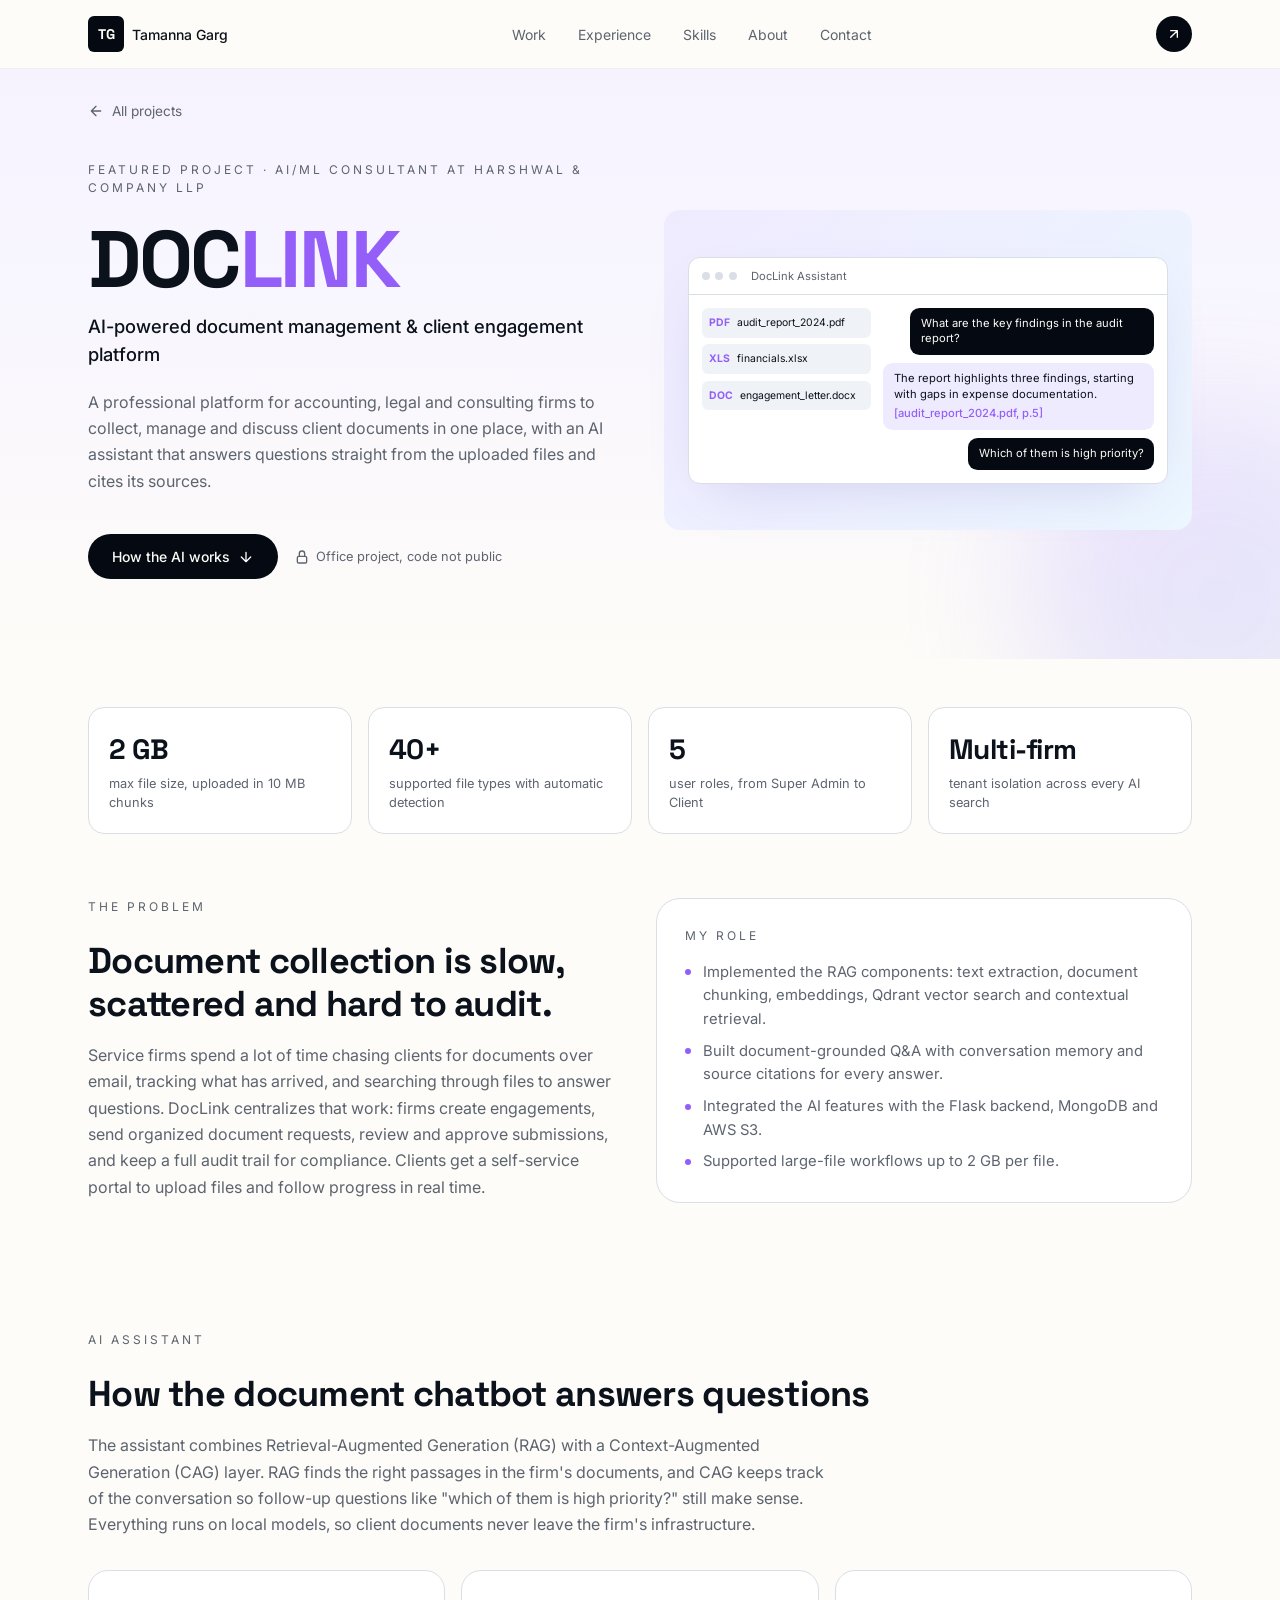
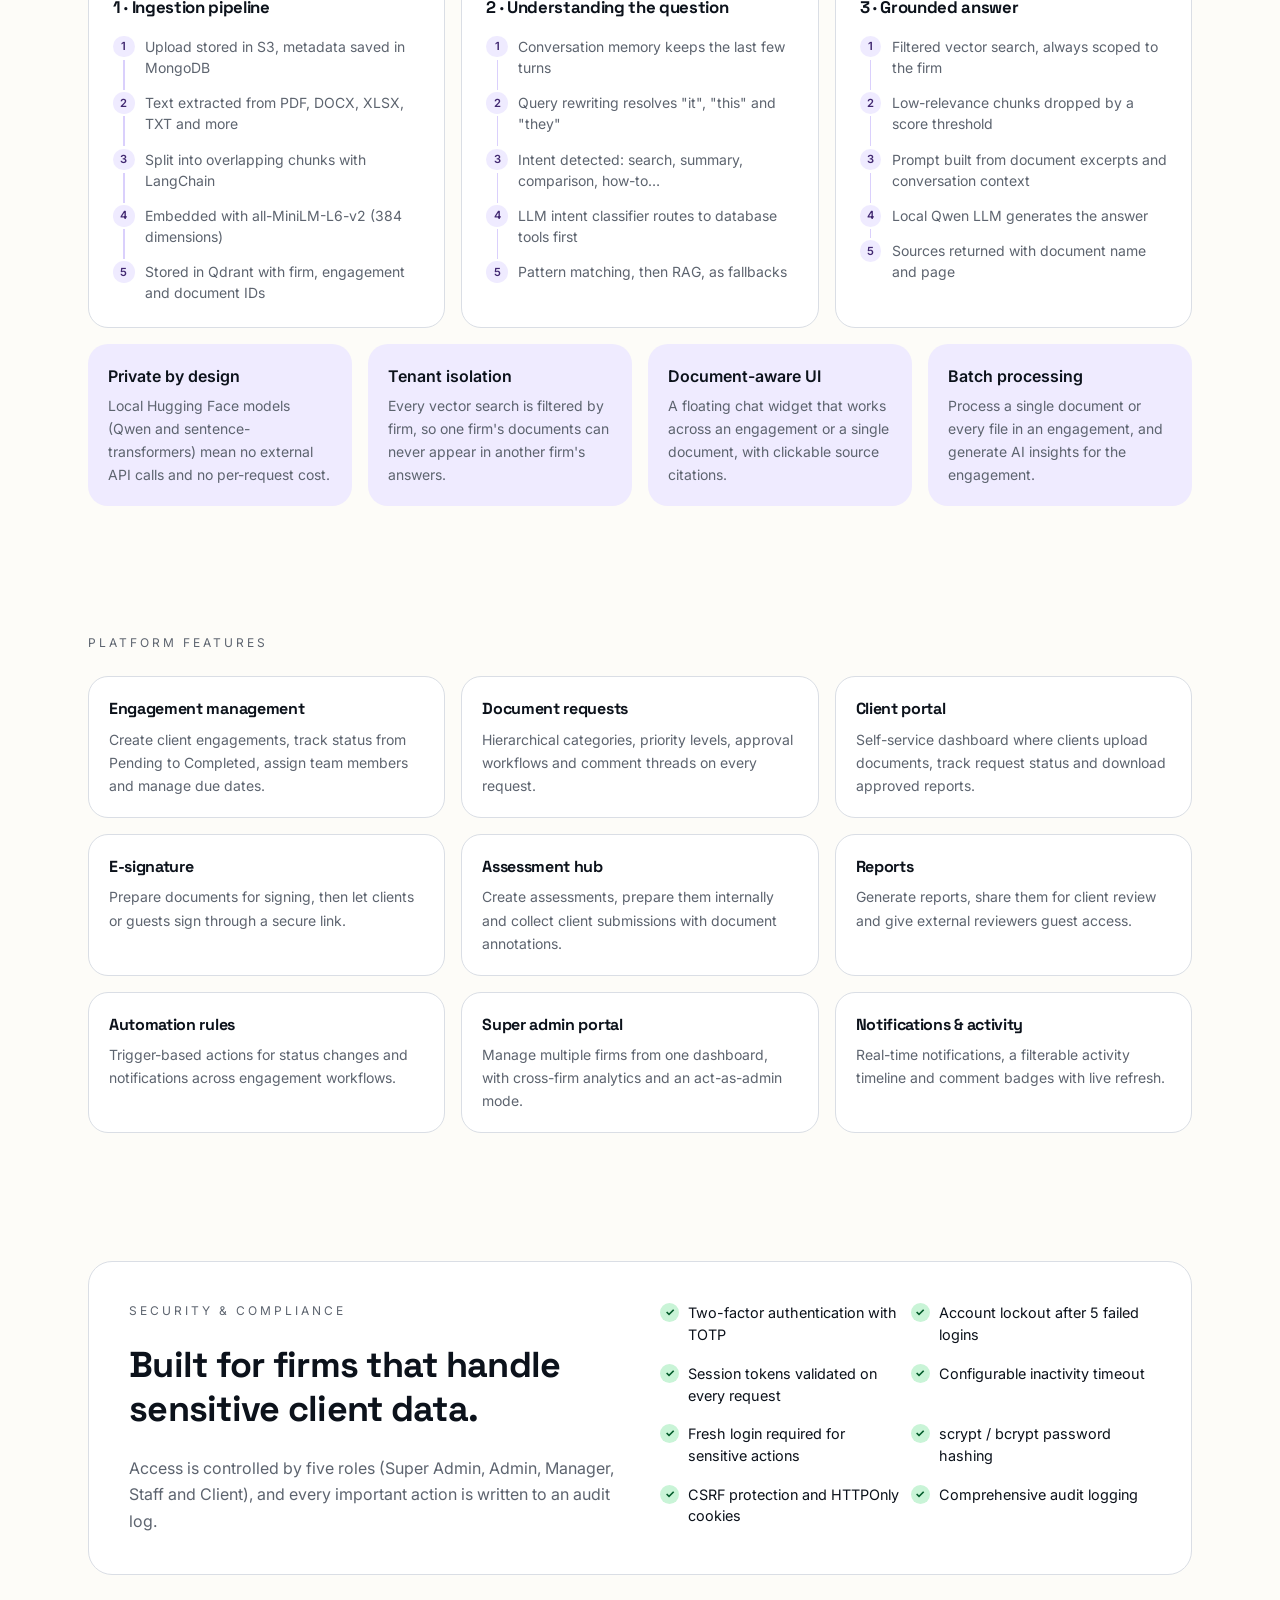
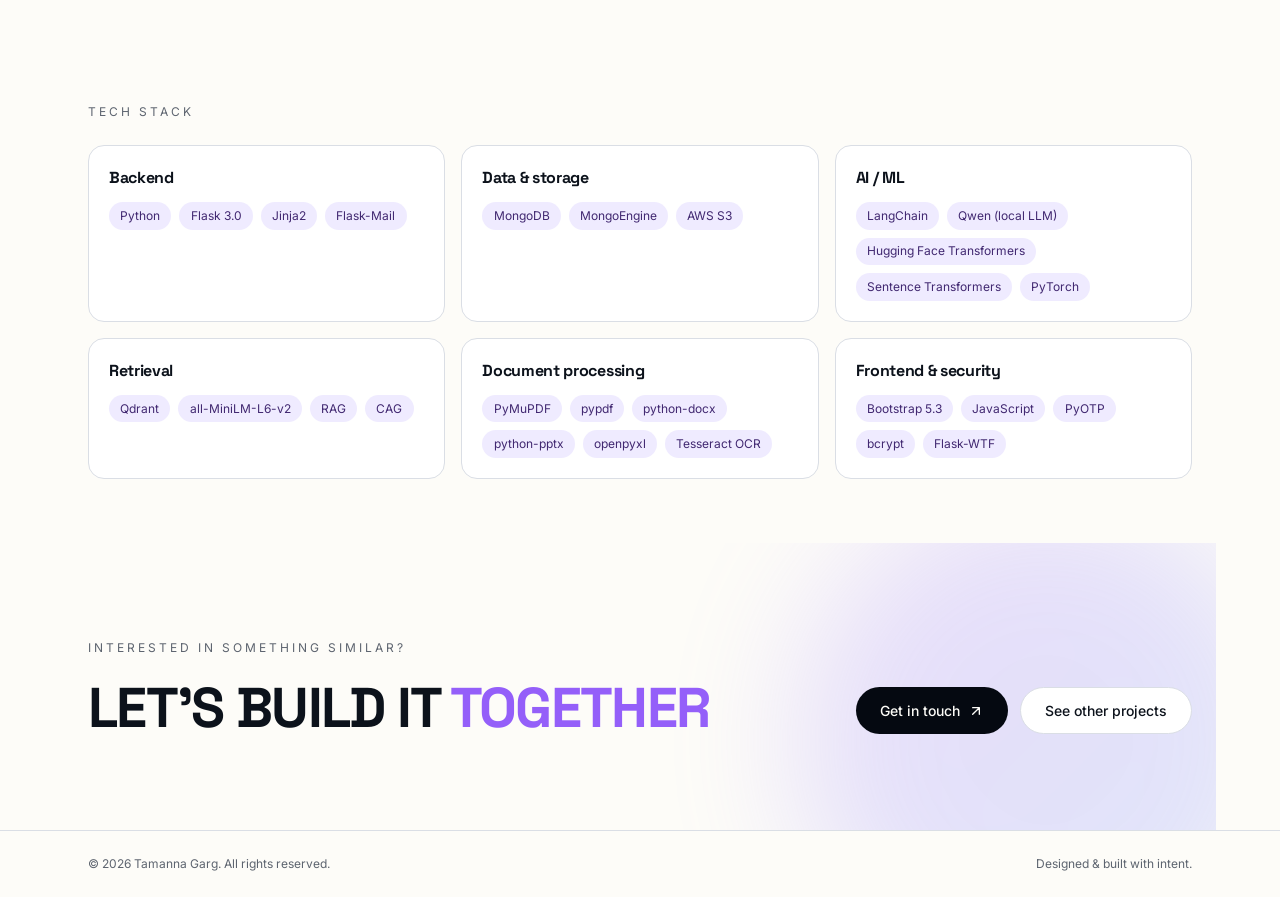
==== projects/doclink.html @ 8b296732 "update project and picture" ====
<!DOCTYPE html>
<html lang="en">
<head>
  <meta charset="UTF-8" />
  <meta name="viewport" content="width=device-width, initial-scale=1.0" />
  <title>DocLink | Tamanna Garg</title>
  <meta name="description" content="DocLink: an AI-powered document management and client engagement platform with a RAG chatbot built on LangChain, Qdrant and a local Qwen LLM." />
  <meta name="author" content="Tamanna Garg" />
  <meta property="og:title" content="DocLink | Tamanna Garg" />
  <meta property="og:description" content="AI-powered document management and client engagement platform with a RAG chatbot." />
  <meta property="og:type" content="article" />
  <link rel="icon" href="../assets/favicon.svg" type="image/svg+xml" />
  <link rel="preconnect" href="https://fonts.googleapis.com" />
  <link rel="preconnect" href="https://fonts.gstatic.com" crossorigin />
  <link rel="stylesheet" href="https://fonts.googleapis.com/css2?family=Inter:wght@400;500;600&family=Space+Grotesk:wght@500;700&display=swap" />
  <link rel="stylesheet" href="../css/style.css" />
</head>
<body>
  <!-- NAV -->
  <header class="site-header">
    <div class="container nav-row">
      <a href="../index.html" class="brand">
        <span class="brand-mark">TG</span>
        <span class="brand-name">Tamanna Garg</span>
      </a>
      <nav class="nav-links" id="nav-links" aria-label="Main">
        <a href="../index.html#work">Work</a>
        <a href="../index.html#experience">Experience</a>
        <a href="../index.html#skills">Skills</a>
        <a href="../index.html#about">About</a>
        <a href="../index.html#contact">Contact</a>
      </nav>
      <div class="nav-actions">
        <button class="menu-toggle" id="menu-toggle" aria-label="Open menu" aria-expanded="false" aria-controls="nav-links">
          <span></span><span></span><span></span>
        </button>
        <a href="../index.html#contact" class="icon-btn" aria-label="Contact">
          <svg class="icon" viewBox="0 0 24 24"><path d="M7 17 17 7M7 7h10v10"/></svg>
        </a>
      </div>
    </div>
  </header>

  <main>
    <!-- HERO -->
    <section class="hero">
      <div class="container detail-hero">
        <a href="../index.html#work" class="back-link">
          <svg class="icon" viewBox="0 0 24 24"><path d="M19 12H5M12 19l-7-7 7-7"/></svg>
          All projects
        </a>
        <div class="detail-hero-grid">
          <div class="reveal">
            <p class="eyebrow">Featured project · AI/ML Consultant at Harshwal &amp; Company LLP</p>
            <h1 class="display detail-title">DOC<span class="accent">LINK</span></h1>
            <p class="detail-tagline">AI-powered document management &amp; client engagement platform</p>
            <p class="lead">
              A professional platform for accounting, legal and consulting firms to collect, manage and discuss client documents in one place, with an AI assistant that answers questions straight from the uploaded files and cites its sources.
            </p>
            <div class="hero-ctas">
              <a href="#ai-assistant" class="btn btn-dark">
                How the AI works
                <svg class="icon" viewBox="0 0 24 24"><path d="M12 5v14M19 12l-7 7-7-7"/></svg>
              </a>
              <span class="private-note"><svg class="icon" viewBox="0 0 24 24"><rect x="5" y="11" width="14" height="10" rx="2"/><path d="M8 11V7a4 4 0 0 1 8 0v4"/></svg> Office project, code not public</span>
            </div>
          </div>
          <div class="reveal">
            <div class="visual visual-doclink detail-visual" aria-hidden="true">
              <div class="vd-window">
                <div class="vd-bar"><i></i><i></i><i></i><span>DocLink Assistant</span></div>
                <div class="vd-body">
                  <div class="vd-docs">
                    <div class="vd-doc"><b>PDF</b> audit_report_2024.pdf</div>
                    <div class="vd-doc"><b>XLS</b> financials.xlsx</div>
                    <div class="vd-doc"><b>DOC</b> engagement_letter.docx</div>
                  </div>
                  <div class="vd-chat">
                    <div class="vd-msg vd-user">What are the key findings in the audit report?</div>
                    <div class="vd-msg vd-ai">The report highlights three findings, starting with gaps in expense documentation. <span class="vd-cite">[audit_report_2024.pdf, p.5]</span></div>
                    <div class="vd-msg vd-user">Which of them is high priority?</div>
                  </div>
                </div>
              </div>
            </div>
          </div>
        </div>
      </div>
      <div class="blob blob-hero"></div>
    </section>

    <!-- KEY NUMBERS -->
    <section class="container stats reveal" aria-label="Key numbers">
      <div class="stat"><p class="stat-num">2 GB</p><p class="stat-label">max file size, uploaded in 10 MB chunks</p></div>
      <div class="stat"><p class="stat-num">40+</p><p class="stat-label">supported file types with automatic detection</p></div>
      <div class="stat"><p class="stat-num">5</p><p class="stat-label">user roles, from Super Admin to Client</p></div>
      <div class="stat"><p class="stat-num">Multi-firm</p><p class="stat-label">tenant isolation across every AI search</p></div>
    </section>

    <!-- OVERVIEW + ROLE -->
    <section class="container section">
      <div class="detail-two">
        <div class="reveal">
          <p class="eyebrow">The problem</p>
          <h2 class="detail-h2">Document collection is slow, scattered and hard to audit.</h2>
          <p class="muted">
            Service firms spend a lot of time chasing clients for documents over email, tracking what has arrived, and searching through files to answer questions. DocLink centralizes that work: firms create engagements, send organized document requests, review and approve submissions, and keep a full audit trail for compliance. Clients get a self-service portal to upload files and follow progress in real time.
          </p>
        </div>
        <div class="role-card reveal">
          <p class="eyebrow">My role</p>
          <ul class="job-points">
            <li>Implemented the RAG components: text extraction, document chunking, embeddings, Qdrant vector search and contextual retrieval.</li>
            <li>Built document-grounded Q&amp;A with conversation memory and source citations for every answer.</li>
            <li>Integrated the AI features with the Flask backend, MongoDB and AWS S3.</li>
            <li>Supported large-file workflows up to 2 GB per file.</li>
          </ul>
        </div>
      </div>
    </section>

    <!-- AI ASSISTANT -->
    <section id="ai-assistant" class="container section">
      <p class="eyebrow">AI assistant</p>
      <h2 class="detail-h2 reveal">How the document chatbot answers questions</h2>
      <p class="muted detail-intro reveal">
        The assistant combines Retrieval-Augmented Generation (RAG) with a Context-Augmented Generation (CAG) layer. RAG finds the right passages in the firm's documents, and CAG keeps track of the conversation so follow-up questions like "which of them is high priority?" still make sense. Everything runs on local models, so client documents never leave the firm's infrastructure.
      </p>

      <div class="pipeline-grid">
        <div class="pipeline-card reveal">
          <h3>1 · Ingestion pipeline</h3>
          <ol class="pipe">
            <li>Upload stored in S3, metadata saved in MongoDB</li>
            <li>Text extracted from PDF, DOCX, XLSX, TXT and more</li>
            <li>Split into overlapping chunks with LangChain</li>
            <li>Embedded with all-MiniLM-L6-v2 (384 dimensions)</li>
            <li>Stored in Qdrant with firm, engagement and document IDs</li>
          </ol>
        </div>
        <div class="pipeline-card reveal">
          <h3>2 · Understanding the question</h3>
          <ol class="pipe">
            <li>Conversation memory keeps the last few turns</li>
            <li>Query rewriting resolves "it", "this" and "they"</li>
            <li>Intent detected: search, summary, comparison, how-to…</li>
            <li>LLM intent classifier routes to database tools first</li>
            <li>Pattern matching, then RAG, as fallbacks</li>
          </ol>
        </div>
        <div class="pipeline-card reveal">
          <h3>3 · Grounded answer</h3>
          <ol class="pipe">
            <li>Filtered vector search, always scoped to the firm</li>
            <li>Low-relevance chunks dropped by a score threshold</li>
            <li>Prompt built from document excerpts and conversation context</li>
            <li>Local Qwen LLM generates the answer</li>
            <li>Sources returned with document name and page</li>
          </ol>
        </div>
      </div>

      <div class="ai-highlights">
        <div class="hl reveal"><p class="hl-title">Private by design</p><p class="muted small">Local Hugging Face models (Qwen and sentence-transformers) mean no external API calls and no per-request cost.</p></div>
        <div class="hl reveal"><p class="hl-title">Tenant isolation</p><p class="muted small">Every vector search is filtered by firm, so one firm's documents can never appear in another firm's answers.</p></div>
        <div class="hl reveal"><p class="hl-title">Document-aware UI</p><p class="muted small">A floating chat widget that works across an engagement or a single document, with clickable source citations.</p></div>
        <div class="hl reveal"><p class="hl-title">Batch processing</p><p class="muted small">Process a single document or every file in an engagement, and generate AI insights for the engagement.</p></div>
      </div>
    </section>

    <!-- PLATFORM FEATURES -->
    <section class="container section">
      <p class="eyebrow">Platform features</p>
      <div class="feature-grid">
        <div class="feature reveal"><h3>Engagement management</h3><p class="muted small">Create client engagements, track status from Pending to Completed, assign team members and manage due dates.</p></div>
        <div class="feature reveal"><h3>Document requests</h3><p class="muted small">Hierarchical categories, priority levels, approval workflows and comment threads on every request.</p></div>
        <div class="feature reveal"><h3>Client portal</h3><p class="muted small">Self-service dashboard where clients upload documents, track request status and download approved reports.</p></div>
        <div class="feature reveal"><h3>E-signature</h3><p class="muted small">Prepare documents for signing, then let clients or guests sign through a secure link.</p></div>
        <div class="feature reveal"><h3>Assessment hub</h3><p class="muted small">Create assessments, prepare them internally and collect client submissions with document annotations.</p></div>
        <div class="feature reveal"><h3>Reports</h3><p class="muted small">Generate reports, share them for client review and give external reviewers guest access.</p></div>
        <div class="feature reveal"><h3>Automation rules</h3><p class="muted small">Trigger-based actions for status changes and notifications across engagement workflows.</p></div>
        <div class="feature reveal"><h3>Super admin portal</h3><p class="muted small">Manage multiple firms from one dashboard, with cross-firm analytics and an act-as-admin mode.</p></div>
        <div class="feature reveal"><h3>Notifications &amp; activity</h3><p class="muted small">Real-time notifications, a filterable activity timeline and comment badges with live refresh.</p></div>
      </div>
    </section>

    <!-- SECURITY -->
    <section class="container section">
      <div class="about-card reveal">
        <div>
          <p class="eyebrow">Security &amp; compliance</p>
          <h2 class="detail-h2">Built for firms that handle sensitive client data.</h2>
          <p class="muted">Access is controlled by five roles (Super Admin, Admin, Manager, Staff and Client), and every important action is written to an audit log.</p>
        </div>
        <ul class="check-list">
          <li>Two-factor authentication with TOTP</li>
          <li>Account lockout after 5 failed logins</li>
          <li>Session tokens validated on every request</li>
          <li>Configurable inactivity timeout</li>
          <li>Fresh login required for sensitive actions</li>
          <li>scrypt / bcrypt password hashing</li>
          <li>CSRF protection and HTTPOnly cookies</li>
          <li>Comprehensive audit logging</li>
        </ul>
      </div>
    </section>

    <!-- TECH STACK -->
    <section class="container section">
      <p class="eyebrow">Tech stack</p>
      <div class="skill-groups">
        <div class="skill-group reveal"><h3>Backend</h3><ul class="tags"><li>Python</li><li>Flask 3.0</li><li>Jinja2</li><li>Flask-Mail</li></ul></div>
        <div class="skill-group reveal"><h3>Data &amp; storage</h3><ul class="tags"><li>MongoDB</li><li>MongoEngine</li><li>AWS S3</li></ul></div>
        <div class="skill-group reveal"><h3>AI / ML</h3><ul class="tags"><li>LangChain</li><li>Qwen (local LLM)</li><li>Hugging Face Transformers</li><li>Sentence Transformers</li><li>PyTorch</li></ul></div>
        <div class="skill-group reveal"><h3>Retrieval</h3><ul class="tags"><li>Qdrant</li><li>all-MiniLM-L6-v2</li><li>RAG</li><li>CAG</li></ul></div>
        <div class="skill-group reveal"><h3>Document processing</h3><ul class="tags"><li>PyMuPDF</li><li>pypdf</li><li>python-docx</li><li>python-pptx</li><li>openpyxl</li><li>Tesseract OCR</li></ul></div>
        <div class="skill-group reveal"><h3>Frontend &amp; security</h3><ul class="tags"><li>Bootstrap 5.3</li><li>JavaScript</li><li>PyOTP</li><li>bcrypt</li><li>Flask-WTF</li></ul></div>
      </div>
    </section>

    <!-- NEXT -->
    <section class="container section contact">
      <div class="next-card reveal">
        <div>
          <p class="eyebrow">Interested in something similar?</p>
          <h2 class="display contact-title">LET'S BUILD IT <span class="accent">TOGETHER</span></h2>
        </div>
        <div class="hero-ctas">
          <a href="mailto:Tamannagarg1304@gmail.com" class="btn btn-dark">
            Get in touch
            <svg class="icon" viewBox="0 0 24 24"><path d="M7 17 17 7M7 7h10v10"/></svg>
          </a>
          <a href="../index.html#work" class="btn btn-ghost">See other projects</a>
        </div>
      </div>
      <div class="blob blob-contact"></div>
    </section>
  </main>

  <footer class="site-footer">
    <div class="container footer-row">
      <p>© <span id="year">2026</span> Tamanna Garg. All rights reserved.</p>
      <p>Designed &amp; built with intent.</p>
    </div>
  </footer>

  <script src="../js/main.js"></script>
</body>
</html>
---- css/style.css ----
/* ===== Design tokens (same palette as the original Tailwind theme) ===== */
:root {
  --radius: 0.75rem;
  --background: oklch(0.99 0.005 90);
  --foreground: oklch(0.18 0.02 260);
  --ink: oklch(0.14 0.02 260);
  --card: oklch(1 0 0);
  --primary-foreground: oklch(0.99 0.005 90);
  --muted: oklch(0.96 0.008 260);
  --muted-foreground: oklch(0.5 0.02 260);
  --accent: oklch(0.62 0.22 295);
  --lavender: oklch(0.88 0.06 295);
  --lavender-soft: oklch(0.95 0.03 295);
  --mint: oklch(0.93 0.06 155);
  --border: oklch(0.9 0.01 260);
  --gradient-hero: linear-gradient(180deg, oklch(0.97 0.02 295) 0%, oklch(0.99 0.005 90) 100%);
  --gradient-accent: linear-gradient(135deg, oklch(0.7 0.2 295), oklch(0.75 0.18 270));
  --shadow-soft: 0 20px 60px -25px oklch(0.5 0.15 295 / 0.25);
  --shadow-card: 0 10px 40px -20px oklch(0.3 0.05 260 / 0.15);
  --font-display: "Space Grotesk", ui-sans-serif, system-ui, sans-serif;
  --font-sans: "Inter", ui-sans-serif, system-ui, sans-serif;
}

/* ===== Base ===== */
*, *::before, *::after { box-sizing: border-box; border-color: var(--border); }
html { scroll-behavior: smooth; scroll-padding-top: 72px; }
body {
  margin: 0;
  background: var(--background);
  color: var(--foreground);
  font-family: var(--font-sans);
  line-height: 1.5;
  -webkit-font-smoothing: antialiased;
  overflow-x: hidden;
}
h1, h2, h3, h4 { font-family: var(--font-display); letter-spacing: -0.02em; margin: 0; }
p { margin: 0; }
img { display: block; max-width: 100%; height: auto; }
a { color: inherit; text-decoration: none; }
ul { margin: 0; padding: 0; list-style: none; }

.container { max-width: 72rem; margin: 0 auto; padding-left: 1.5rem; padding-right: 1.5rem; }
.section { padding-top: 4rem; padding-bottom: 4rem; }
.stack > * + * { margin-top: 2rem; }

.display { font-family: var(--font-display); font-weight: 700; letter-spacing: -0.03em; line-height: 0.95; }
.accent { color: var(--accent); }
.eyebrow { font-size: 0.75rem; letter-spacing: 0.25em; text-transform: uppercase; color: var(--muted-foreground); margin-bottom: 1.5rem; }
.muted { color: var(--muted-foreground); line-height: 1.65; }
.small { font-size: 0.875rem; }
.lead { margin-top: 2rem; color: var(--muted-foreground); max-width: 28rem; line-height: 1.65; }
.tiny-label { font-size: 0.65rem; letter-spacing: 0.15em; text-transform: uppercase; color: var(--muted-foreground); }

.icon { width: 1rem; height: 1rem; fill: none; stroke: currentColor; stroke-width: 2; stroke-linecap: round; stroke-linejoin: round; flex-shrink: 0; }
.icon-sm { width: 0.75rem; height: 0.75rem; }
.icon-accent { width: 1.25rem; height: 1.25rem; color: var(--accent); }

/* ===== Buttons ===== */
.btn {
  display: inline-flex; align-items: center; gap: 0.5rem;
  border-radius: 999px; padding: 0.75rem 1.5rem;
  font-size: 0.875rem; font-weight: 500;
  transition: opacity .2s, background .2s;
}
.btn-dark { background: var(--ink); color: var(--primary-foreground); }
.btn-dark:hover { opacity: 0.9; }
.btn-ghost { border: 1px solid var(--border); background: var(--card); }
.btn-ghost:hover { background: var(--muted); }
.icon-btn {
  display: inline-flex; align-items: center; justify-content: center;
  width: 2.25rem; height: 2.25rem; border-radius: 999px;
  background: var(--ink); color: var(--primary-foreground);
}
.link-arrow { margin-top: 2rem; display: inline-flex; align-items: center; gap: 0.5rem; font-size: 0.875rem; font-weight: 500; }
.link-arrow:hover { color: var(--accent); }

/* ===== Header ===== */
.site-header {
  position: sticky; top: 0; z-index: 40;
  backdrop-filter: blur(12px); -webkit-backdrop-filter: blur(12px);
  background: oklch(0.99 0.005 90 / 0.7);
  border-bottom: 1px solid oklch(0.9 0.01 260 / 0.4);
}
.nav-row { display: flex; align-items: center; justify-content: space-between; padding-top: 1rem; padding-bottom: 1rem; }
.brand { display: flex; align-items: center; gap: 0.5rem; }
.brand-mark {
  display: inline-flex; align-items: center; justify-content: center;
  width: 2.25rem; height: 2.25rem; border-radius: 0.375rem;
  background: var(--ink); color: var(--primary-foreground);
  font-family: var(--font-display); font-weight: 700; font-size: 0.875rem;
}
.brand-name { font-size: 0.875rem; font-weight: 500; }
.nav-links { display: flex; align-items: center; gap: 2rem; font-size: 0.875rem; }
.nav-links a { color: var(--muted-foreground); transition: color .2s; }
.nav-links a:hover, .nav-links a.active { color: var(--foreground); }
.nav-actions { display: flex; align-items: center; gap: 0.5rem; }
.menu-toggle {
  display: none; width: 2.25rem; height: 2.25rem; border: 1px solid var(--border);
  border-radius: 999px; background: var(--card); cursor: pointer;
  flex-direction: column; align-items: center; justify-content: center; gap: 3px;
}
.menu-toggle span { display: block; width: 14px; height: 1.5px; background: var(--foreground); transition: transform .2s, opacity .2s; }
.menu-toggle[aria-expanded="true"] span:nth-child(1) { transform: translateY(4.5px) rotate(45deg); }
.menu-toggle[aria-expanded="true"] span:nth-child(2) { opacity: 0; }
.menu-toggle[aria-expanded="true"] span:nth-child(3) { transform: translateY(-4.5px) rotate(-45deg); }

/* ===== Hero ===== */
.hero { position: relative; overflow: hidden; background: var(--gradient-hero); }
.hero-grid { display: grid; gap: 3rem; align-items: center; padding-top: 4rem; padding-bottom: 6rem; position: relative; z-index: 1; }
.hero-title { font-size: 3rem; }
.hero-ctas { margin-top: 2.5rem; display: flex; flex-wrap: wrap; gap: 0.75rem; }
.hero-media { position: relative; }
.hero-photo { border-radius: 1.5rem; overflow: hidden; box-shadow: var(--shadow-soft); }
.hero-photo img { width: 100%; object-fit: cover; }
.floating-card {
  position: absolute; bottom: -1rem; left: -1rem; max-width: 190px;
  background: var(--card); border: 1px solid var(--border); border-radius: 0.75rem;
  padding: 0.75rem 1rem; box-shadow: var(--shadow-card);
}
.floating-text { font-size: 0.75rem; font-weight: 500; margin-top: 0.25rem; }
.blob { position: absolute; border-radius: 999px; background: var(--gradient-accent); filter: blur(64px); pointer-events: none; }
.blob-hero { width: 24rem; height: 24rem; right: -8rem; bottom: -8rem; opacity: 0.2; }
.blob-contact { width: 500px; height: 500px; right: -5rem; bottom: -10rem; opacity: 0.25; z-index: 0; }

/* ===== Stats ===== */
.stats { display: grid; grid-template-columns: repeat(2, 1fr); gap: 1rem; padding-top: 3rem; }
.stat { border: 1px solid var(--border); background: var(--card); border-radius: 1rem; padding: 1.25rem; }
.stat-num { font-family: var(--font-display); font-weight: 700; font-size: 1.75rem; letter-spacing: -0.02em; }
.stat-label { margin-top: 0.25rem; font-size: 0.8rem; color: var(--muted-foreground); }

/* ===== Projects ===== */
.project-card {
  position: relative; overflow: hidden;
  border: 1px solid var(--border); background: var(--card); border-radius: 1.5rem;
  padding: 1.5rem; display: grid; gap: 2rem; align-items: center;
}
.project-card > div { position: relative; z-index: 1; }
.project-media img { border-radius: 1rem; width: 100%; }
.project-title { margin-top: -0.5rem; font-weight: 700; font-size: 1.875rem; padding-right: 4rem; }
.project-sub { margin-top: 0.5rem; font-weight: 500; }
.project-card .muted { margin-top: 1rem; }
.project-num {
  position: absolute; top: 1.5rem; right: 1.5rem;
  font-family: var(--font-display); font-size: 3.75rem; line-height: 1;
  color: oklch(0.5 0.02 260 / 0.2);
}
.tags { margin-top: 1.25rem; display: flex; flex-wrap: wrap; gap: 0.5rem; }
.tags li { font-size: 0.75rem; padding: 0.3rem 0.7rem; border-radius: 999px; background: var(--lavender-soft); color: oklch(0.35 0.12 295); }
.order-1 { order: 1; }
.order-2 { order: 2; }
.media-wrap { position: relative; }
.media-chip {
  position: absolute; bottom: 1rem; right: 1rem; left: 1rem; width: fit-content; margin-left: auto;
  display: flex; align-items: center; gap: 0.5rem;
  background: var(--card); border: 1px solid var(--border); border-radius: 0.75rem;
  padding: 0.5rem 0.75rem; font-size: 0.75rem; box-shadow: var(--shadow-card);
}

/* Illustrated project visuals (no image needed) */
.visual { border-radius: 1rem; padding: 1.5rem; min-height: 280px; }
.visual-doclink { background: linear-gradient(135deg, var(--lavender-soft), oklch(0.97 0.02 250)); display: flex; align-items: center; }
.vd-window { width: 100%; background: var(--card); border-radius: 0.75rem; box-shadow: var(--shadow-soft); overflow: hidden; border: 1px solid var(--border); }
.vd-bar { display: flex; align-items: center; gap: 0.35rem; padding: 0.6rem 0.8rem; border-bottom: 1px solid var(--border); font-size: 0.7rem; color: var(--muted-foreground); }
.vd-bar i { width: 8px; height: 8px; border-radius: 50%; background: var(--border); }
.vd-bar span { margin-left: 0.5rem; }
.vd-body { display: grid; grid-template-columns: 1fr 1.6fr; gap: 0.75rem; padding: 0.8rem; }
.vd-docs { display: flex; flex-direction: column; gap: 0.4rem; }
.vd-doc { font-size: 0.65rem; padding: 0.45rem; border-radius: 0.4rem; background: var(--muted); overflow: hidden; text-overflow: ellipsis; white-space: nowrap; }
.vd-doc b { color: var(--accent); margin-right: 0.25rem; }
.vd-chat { display: flex; flex-direction: column; gap: 0.5rem; }
.vd-msg { font-size: 0.7rem; padding: 0.5rem 0.65rem; border-radius: 0.6rem; line-height: 1.4; }
.vd-user { align-self: flex-end; background: var(--ink); color: var(--primary-foreground); max-width: 90%; }
.vd-ai { background: var(--lavender-soft); }
.vd-cite { display: inline-block; margin-top: 0.25rem; color: var(--accent); font-weight: 500; }

.visual-flow { background: linear-gradient(135deg, var(--mint), oklch(0.97 0.03 170)); display: flex; flex-direction: column; justify-content: center; position: relative; }
.flow-step { display: flex; align-items: center; gap: 0.75rem; background: var(--card); border: 1px solid var(--border); border-radius: 0.75rem; padding: 0.65rem 0.9rem; font-size: 0.8rem; font-weight: 500; box-shadow: var(--shadow-card); }
.flow-dot { display: inline-flex; align-items: center; justify-content: center; width: 1.5rem; height: 1.5rem; border-radius: 50%; background: var(--ink); color: var(--primary-foreground); font-size: 0.7rem; flex-shrink: 0; }
.flow-done .flow-dot { background: oklch(0.6 0.15 155); }
.flow-line { width: 2px; height: 0.9rem; background: oklch(0.6 0.08 155 / 0.5); margin-left: 1.6rem; }
.flow-badge { align-self: flex-end; margin-top: 1rem; font-size: 0.7rem; font-weight: 600; padding: 0.35rem 0.75rem; border-radius: 999px; background: var(--ink); color: var(--primary-foreground); }

/* ===== Projects carousel (one project at a time) ===== */
.carousel { position: relative; }
.carousel-btn {
  position: absolute; z-index: 5; top: 50%; transform: translateY(-50%);
  display: inline-flex; align-items: center; justify-content: center;
  width: 2.75rem; height: 2.75rem; border-radius: 999px; cursor: pointer;
  border: 1px solid var(--border); background: var(--card); color: var(--foreground);
  box-shadow: var(--shadow-card);
  transition: background .2s, color .2s, opacity .2s;
}
.carousel-prev { left: -0.75rem; }
.carousel-next { right: -0.75rem; }
.carousel-btn:disabled { opacity: 0; pointer-events: none; }
@media (hover: hover) {
  .carousel-btn:hover:not(:disabled) { background: var(--ink); color: var(--primary-foreground); }
}
.project-track {
  display: flex; overflow-x: auto; overscroll-behavior-x: contain;
  scroll-snap-type: x mandatory; scroll-behavior: smooth;
  scrollbar-width: none;
}
.project-track::-webkit-scrollbar { display: none; }
.project-track:focus-visible { outline: 2px solid var(--accent); outline-offset: 4px; border-radius: 1.5rem; }
.project-track .project-card { flex: 0 0 100%; scroll-snap-align: start; }
.carousel-dots { display: flex; justify-content: center; gap: 0.4rem; margin-top: 1.25rem; }
.carousel-dots button { width: 8px; height: 8px; padding: 0; border: 0; border-radius: 999px; background: var(--border); cursor: pointer; transition: width .25s, background .25s; }
.carousel-dots button.active { width: 22px; background: var(--accent); }
@media (max-width: 767px) {
  /* image on top, arrows centred on the image */
  .project-track .project-card > div { order: 1; }
  .project-track .project-card > .project-media { order: 0; }
  .project-track .project-media img, .project-track .visual { height: 220px; width: 100%; object-fit: cover; min-height: 0; overflow: hidden; }
  .project-track .visual { padding: 1rem; }
  .project-track .visual-flow { justify-content: flex-start; }
  .project-track .visual-doclink { align-items: flex-start; }
  .project-track .flow-step { padding: 0.35rem 0.65rem; font-size: 0.7rem; }
  .project-track .flow-line { height: 0.45rem; }
  .project-track .flow-badge { margin-top: 0.5rem; }
  .project-track .project-num { top: auto; bottom: 1rem; right: 1.25rem; font-size: 3rem; }
  .project-track .project-title { padding-right: 0; }
  .carousel-btn { top: calc(1.5rem + 110px); width: 2.5rem; height: 2.5rem; }
  .carousel-prev { left: -0.5rem; }
  .carousel-next { right: -0.5rem; }
}
@media (min-width: 768px) {
  .project-track .project-card { padding: 2.5rem 3.5rem; }
  .project-track .project-media img, .project-track .visual { height: 340px; width: 100%; object-fit: cover; }
  .carousel-prev { left: -1.375rem; }
  .carousel-next { right: -1.375rem; }
}

/* ===== Experience ===== */
.timeline { display: flex; flex-direction: column; gap: 1rem; }
.job { border: 1px solid var(--border); background: var(--card); border-radius: 1.5rem; padding: 1.5rem; }
.job-head { display: flex; flex-wrap: wrap; justify-content: space-between; gap: 0.5rem 1rem; align-items: flex-start; }
.job-role { font-size: 1.25rem; font-weight: 700; }
.job-company { color: var(--muted-foreground); font-size: 0.9rem; margin-top: 0.15rem; }
.job-date { font-size: 0.75rem; padding: 0.3rem 0.75rem; border-radius: 999px; background: var(--muted); color: var(--muted-foreground); white-space: nowrap; }
.job-points { margin-top: 1rem; display: flex; flex-direction: column; gap: 0.5rem; }
.job-points li { position: relative; padding-left: 1.1rem; color: var(--muted-foreground); font-size: 0.925rem; line-height: 1.6; }
.job-points li::before { content: ""; position: absolute; left: 0; top: 0.6em; width: 6px; height: 6px; border-radius: 50%; background: var(--accent); }

/* ===== Skills ===== */
.skill-chips { display: grid; grid-template-columns: repeat(2, 1fr); gap: 1rem; }
.chip { display: flex; align-items: center; gap: 0.75rem; border: 1px solid var(--border); background: var(--card); border-radius: 1rem; padding: 1rem; font-size: 0.875rem; font-weight: 500; }
.dot { width: 0.75rem; height: 0.75rem; border-radius: 999px; flex-shrink: 0; }
.skill-groups { margin-top: 1.5rem; display: grid; gap: 1rem; }
.skill-group { border: 1px solid var(--border); background: var(--card); border-radius: 1rem; padding: 1.25rem; }
.skill-group h3 { font-size: 1rem; font-weight: 700; }
.skill-group .tags { margin-top: 0.75rem; }

/* ===== About ===== */
.about-card { border: 1px solid var(--border); background: var(--card); border-radius: 1.5rem; padding: 1.5rem; display: grid; gap: 2.5rem; align-items: center; }
.about-title { font-weight: 700; font-size: 1.875rem; line-height: 1.2; }
.about-card .muted { margin-top: 1.5rem; }
.about-photo { border-radius: 1rem; overflow: hidden; }
.about-photo img { width: 100%; object-fit: cover; }
.edu { margin-top: 1.5rem; padding: 1rem 1.25rem; border-radius: 1rem; background: var(--lavender-soft); }
.edu-title { font-weight: 600; margin-top: 0.25rem; }
.edu .muted { margin-top: 0.1rem; }

/* ===== Contact ===== */
.contact { position: relative; overflow: hidden; padding-top: 6rem; padding-bottom: 6rem; }
.contact-grid { display: grid; gap: 3rem; align-items: start; position: relative; z-index: 1; }
.contact-title { font-size: 2.75rem; }
.contact .lead { margin-top: 1.5rem; margin-bottom: 2rem; }
.contact-links { display: flex; flex-direction: column; gap: 1rem; }
.contact-card { display: flex; align-items: center; gap: 1rem; border: 1px solid var(--border); background: var(--card); border-radius: 1rem; padding: 1.25rem; transition: box-shadow .2s; min-width: 0; }
.contact-card:not(.static):hover { box-shadow: var(--shadow-card); }
.contact-card > div { min-width: 0; }
.contact-value { font-size: 0.875rem; font-weight: 500; overflow-wrap: anywhere; }

/* ===== Footer ===== */
.site-footer { border-top: 1px solid var(--border); }
.footer-row { display: flex; flex-direction: column; align-items: center; justify-content: space-between; gap: 0.5rem; padding-top: 1.5rem; padding-bottom: 1.5rem; font-size: 0.75rem; color: var(--muted-foreground); }

/* ===== Reveal on scroll ===== */
.js .reveal { opacity: 0; transform: translateY(16px); transition: opacity .6s ease, transform .6s ease; }
.js .reveal.visible { opacity: 1; transform: none; }
@media (prefers-reduced-motion: reduce) {
  html { scroll-behavior: auto; }
  .js .reveal { opacity: 1; transform: none; transition: none; }
}

/* ===== Responsive ===== */
@media (max-width: 767px) {
  .menu-toggle { display: inline-flex; }
  .brand-name { display: none; }
  .nav-links {
    display: none; position: absolute; top: 100%; left: 0; right: 0;
    flex-direction: column; align-items: stretch; gap: 0;
    background: var(--background); border-bottom: 1px solid var(--border);
    padding: 0.5rem 1.5rem 1rem;
  }
  .nav-links.open { display: flex; }
  .nav-links a { padding: 0.75rem 0; border-bottom: 1px solid oklch(0.9 0.01 260 / 0.5); }
  .nav-links a:last-child { border-bottom: 0; }
  .vd-body { grid-template-columns: 1fr; }
  .vd-docs { flex-direction: row; overflow: hidden; }
  .vd-doc { flex: 1; min-width: 0; }
}
@media (min-width: 640px) {
  .brand-name { display: inline; }
  .stats { grid-template-columns: repeat(4, 1fr); }
  .skill-chips { grid-template-columns: repeat(3, 1fr); }
  .skill-groups { grid-template-columns: repeat(2, 1fr); }
  .footer-row { flex-direction: row; }
}
@media (min-width: 768px) {
  .hero-grid, .project-card, .about-card, .contact-grid { grid-template-columns: 1fr 1fr; }
  .hero-title { font-size: 3.75rem; }
  .floating-card { bottom: 1.5rem; left: -1.5rem; }
  .project-card, .about-card { padding: 2.5rem; }
  .project-title, .about-title { font-size: 2.25rem; }
  .project-num { top: 2rem; right: 2.5rem; font-size: 4.5rem; }
  .order-1 { order: 2; }
  .order-2 { order: 1; }
  .skill-chips { grid-template-columns: repeat(6, 1fr); }
  .skill-groups { grid-template-columns: repeat(3, 1fr); }
  .contact-title { font-size: 3.75rem; }
  .contact-links { padding-top: 2rem; }
  .job { padding: 2rem; }
}
@media (min-width: 1024px) {
  .hero-title { font-size: 4.5rem; }
}

/* ===== Project card links ===== */
.project-links { margin-top: 1.5rem; display: flex; flex-wrap: wrap; gap: 0.6rem; }
.project-links .btn { padding: 0.6rem 1.1rem; font-size: 0.8rem; }

/* ===== Project detail page ===== */
.detail-hero { position: relative; z-index: 1; padding-top: 2rem; padding-bottom: 5rem; }
.back-link { display: inline-flex; align-items: center; gap: 0.5rem; font-size: 0.85rem; color: var(--muted-foreground); margin-bottom: 2.5rem; }
.back-link:hover { color: var(--foreground); }
.detail-hero-grid { display: grid; gap: 3rem; align-items: center; }
.detail-title { font-size: 3.5rem; }
.detail-tagline { margin-top: 1rem; font-size: 1.15rem; font-weight: 500; }
.detail-hero .lead { margin-top: 1.25rem; max-width: 34rem; }
.detail-visual { min-height: 320px; }
.detail-h2 { font-weight: 700; font-size: 1.75rem; line-height: 1.2; margin-bottom: 1rem; }
.detail-intro { max-width: 46rem; }
.detail-two { display: grid; gap: 2rem; align-items: start; }
.role-card { border: 1px solid var(--border); background: var(--card); border-radius: 1.5rem; padding: 1.75rem; }
.role-card .eyebrow { margin-bottom: 0.5rem; }
.pipeline-grid { margin-top: 2rem; display: grid; gap: 1rem; }
.pipeline-card { border: 1px solid var(--border); background: var(--card); border-radius: 1.25rem; padding: 1.5rem; }
.pipeline-card h3 { font-size: 1.05rem; font-weight: 700; }
.pipe { margin: 1rem 0 0; padding: 0; list-style: none; counter-reset: pipe; }
.pipe li { position: relative; padding: 0 0 0.9rem 2rem; font-size: 0.875rem; color: var(--muted-foreground); line-height: 1.5; counter-increment: pipe; }
.pipe li::before {
  content: counter(pipe); position: absolute; left: 0; top: 0;
  width: 1.35rem; height: 1.35rem; border-radius: 50%;
  background: var(--lavender-soft); color: oklch(0.35 0.12 295);
  font-size: 0.7rem; font-weight: 600; display: flex; align-items: center; justify-content: center;
}
.pipe li:not(:last-child)::after { content: ""; position: absolute; left: 0.64rem; top: 1.5rem; bottom: 0.15rem; width: 1.5px; background: var(--lavender); }
.pipe li:last-child { padding-bottom: 0; }
.ai-highlights { margin-top: 1rem; display: grid; gap: 1rem; }
.hl { border-radius: 1.25rem; padding: 1.25rem; background: var(--lavender-soft); }
.hl-title { font-weight: 600; margin-bottom: 0.35rem; }
.feature-grid { display: grid; gap: 1rem; }
.feature { border: 1px solid var(--border); background: var(--card); border-radius: 1.25rem; padding: 1.25rem; }
.feature h3 { font-size: 1rem; font-weight: 700; margin-bottom: 0.4rem; }
.check-list { display: grid; gap: 0.65rem; }
.check-list li { position: relative; padding-left: 1.75rem; font-size: 0.9rem; }
.check-list li::before {
  content: "✓"; position: absolute; left: 0; top: 0.05rem;
  width: 1.2rem; height: 1.2rem; border-radius: 50%; background: var(--mint); color: oklch(0.4 0.12 155);
  font-size: 0.7rem; font-weight: 700; display: flex; align-items: center; justify-content: center;
}
.next-card { position: relative; z-index: 1; display: grid; gap: 2rem; align-items: end; }
.next-card .contact-title { font-size: 2.5rem; }

@media (min-width: 640px) {
  .ai-highlights { grid-template-columns: repeat(2, 1fr); }
  .feature-grid { grid-template-columns: repeat(2, 1fr); }
  .check-list { grid-template-columns: repeat(2, 1fr); }
}
@media (min-width: 768px) {
  .detail-hero-grid, .detail-two { grid-template-columns: 1fr 1fr; }
  .detail-title { font-size: 5rem; }
  .detail-h2 { font-size: 2.25rem; }
  .pipeline-grid { grid-template-columns: repeat(3, 1fr); }
  .feature-grid { grid-template-columns: repeat(3, 1fr); }
  .ai-highlights { grid-template-columns: repeat(4, 1fr); }
  .next-card { grid-template-columns: 1.4fr 1fr; }
  .next-card .contact-title { font-size: 3.5rem; }
  .next-card .hero-ctas { justify-content: flex-end; }
}
.private-note { display: inline-flex; align-items: center; gap: 0.4rem; font-size: 0.8rem; color: var(--muted-foreground); padding: 0.6rem 0.25rem; }

/* About photo fills the card height on wide screens */
@media (min-width: 768px) {
  .about-card { align-items: stretch; }
  .about-photo { position: relative; min-height: 460px; }
  .about-photo img { position: absolute; inset: 0; width: 100%; height: 100%; object-fit: cover; object-position: 50% 20%; }
}
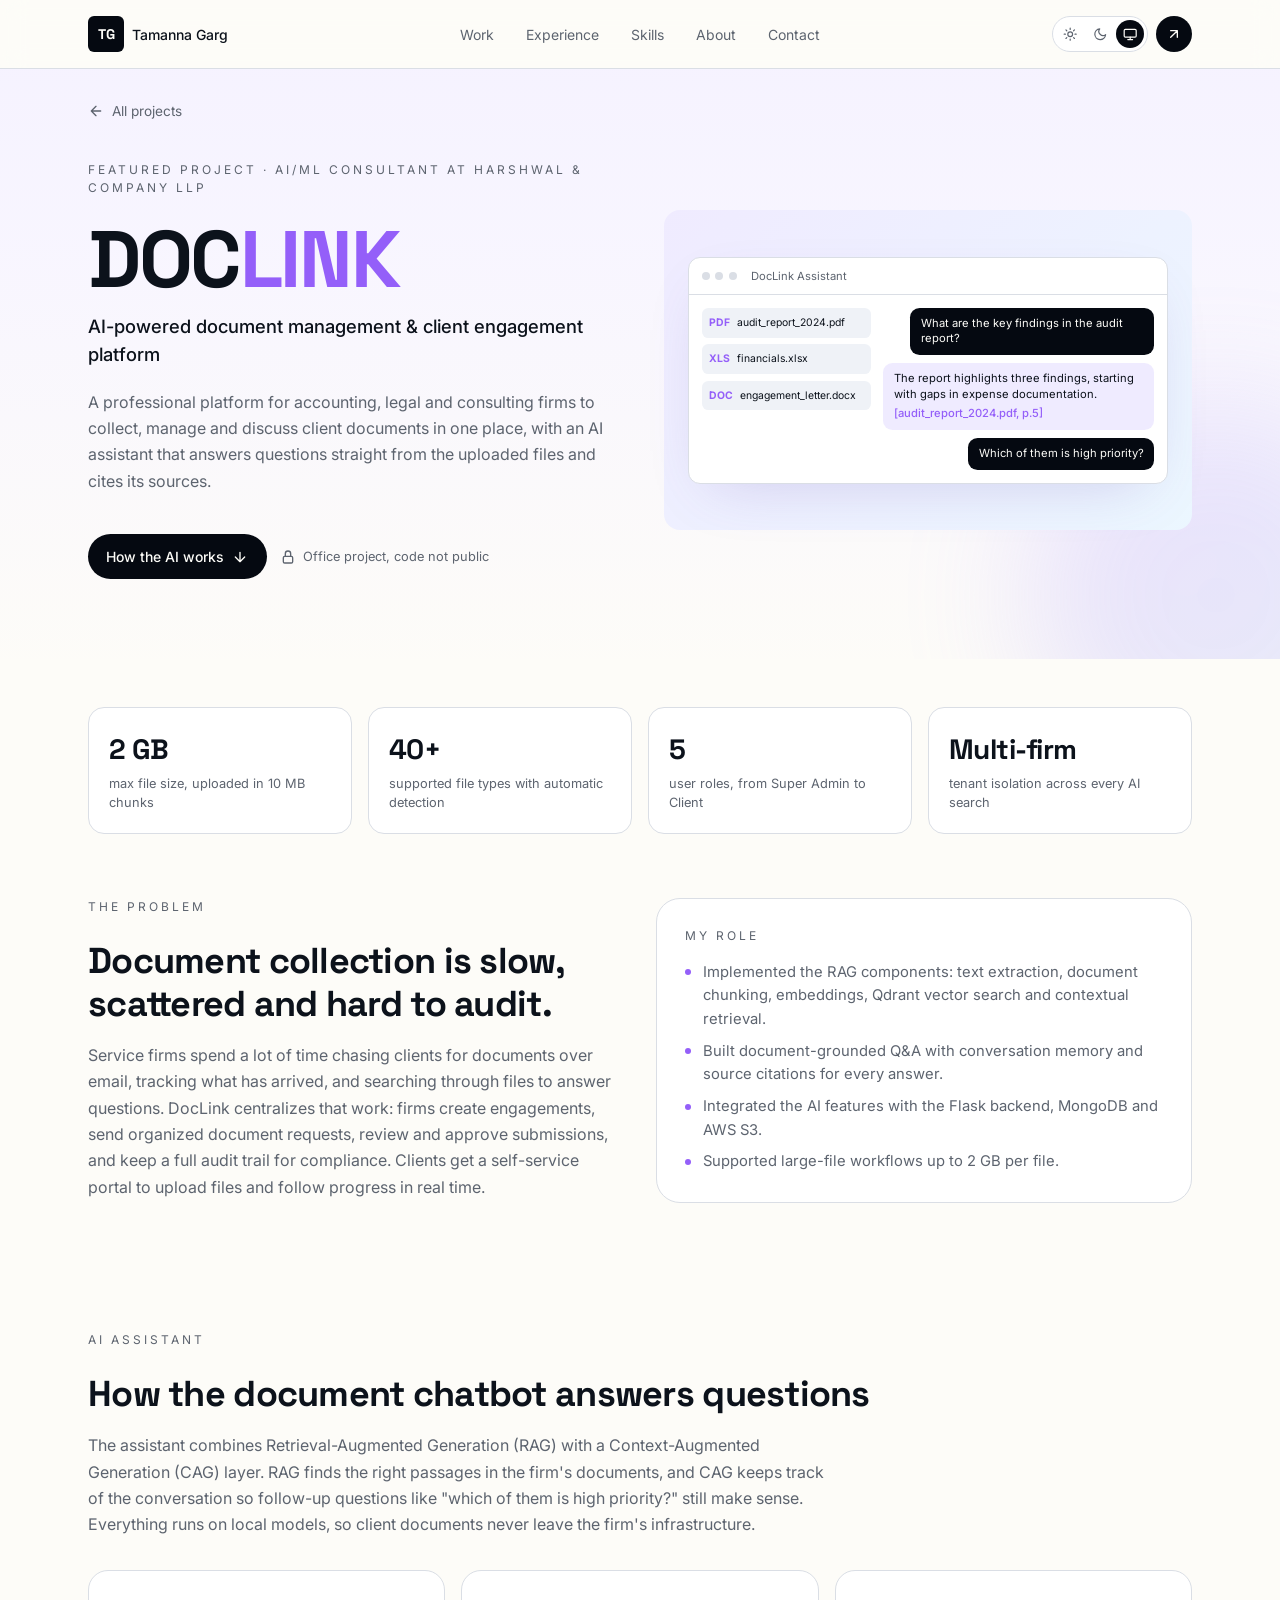
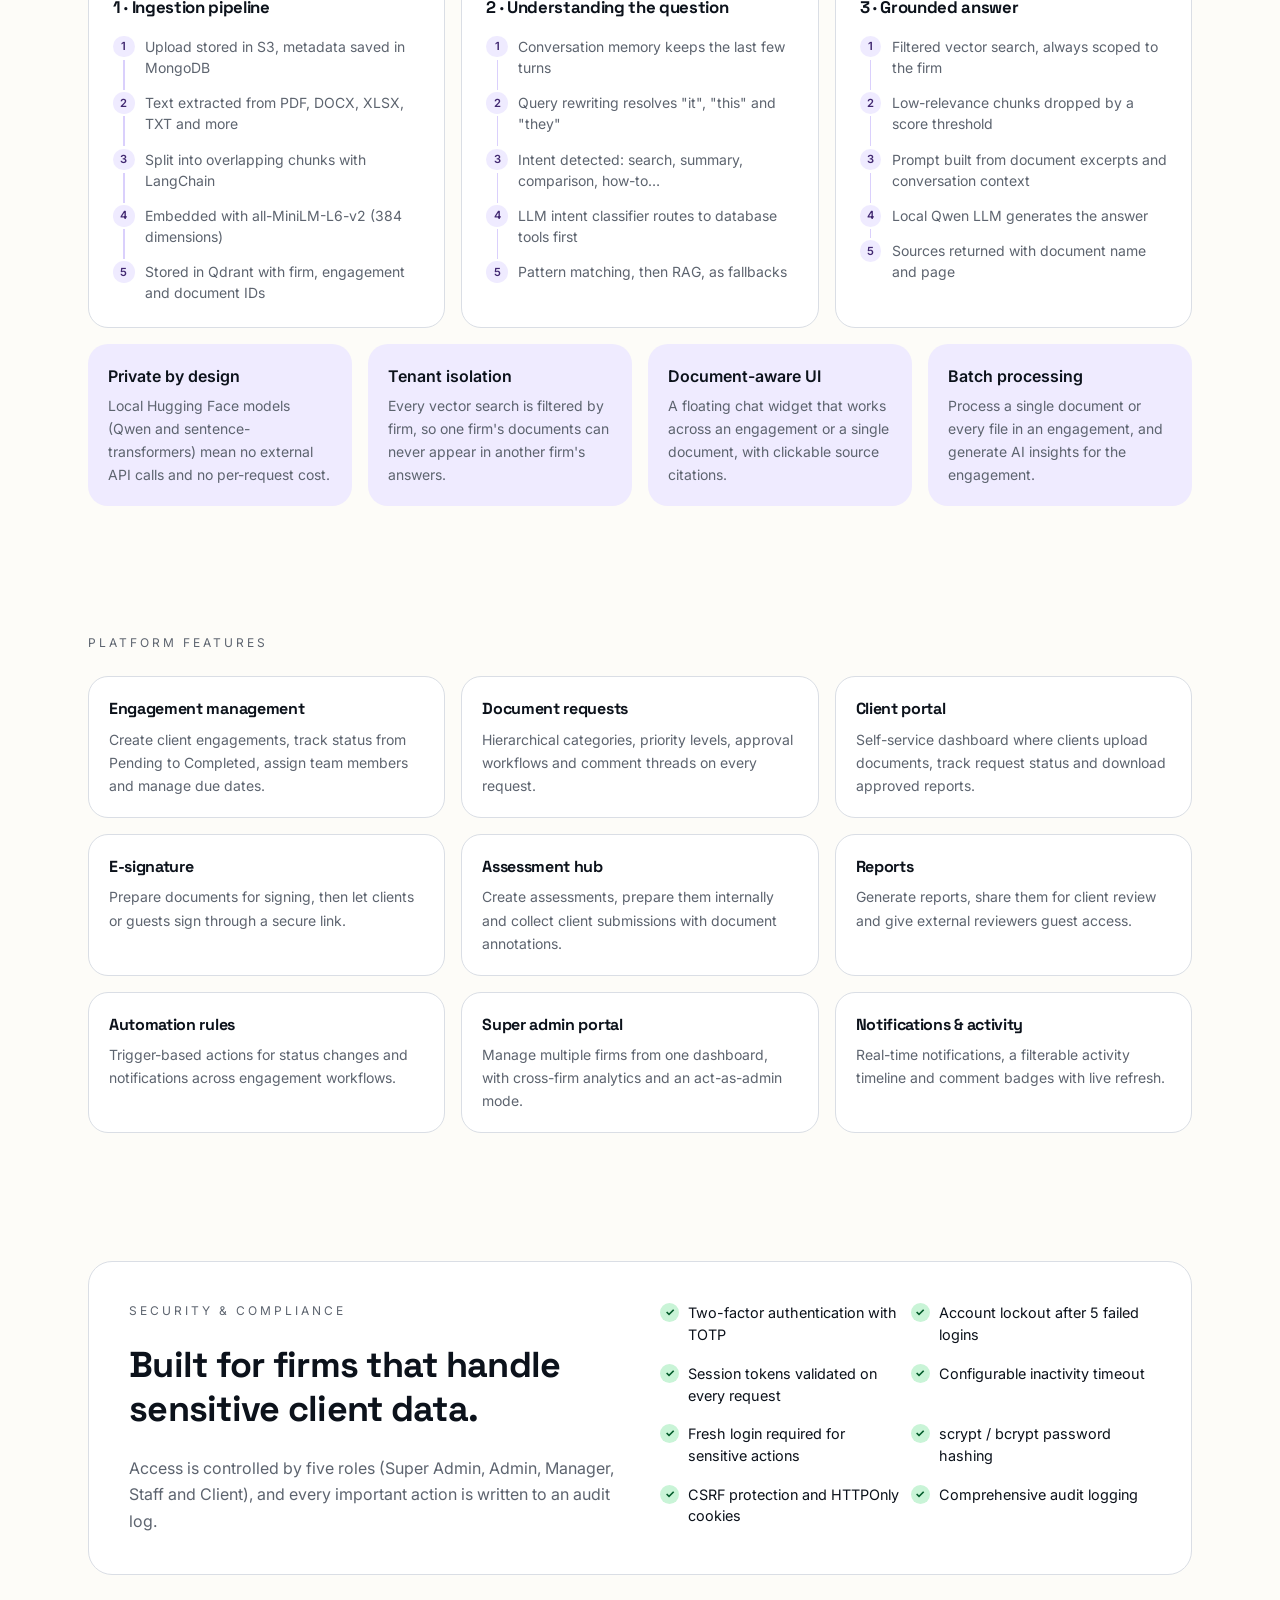
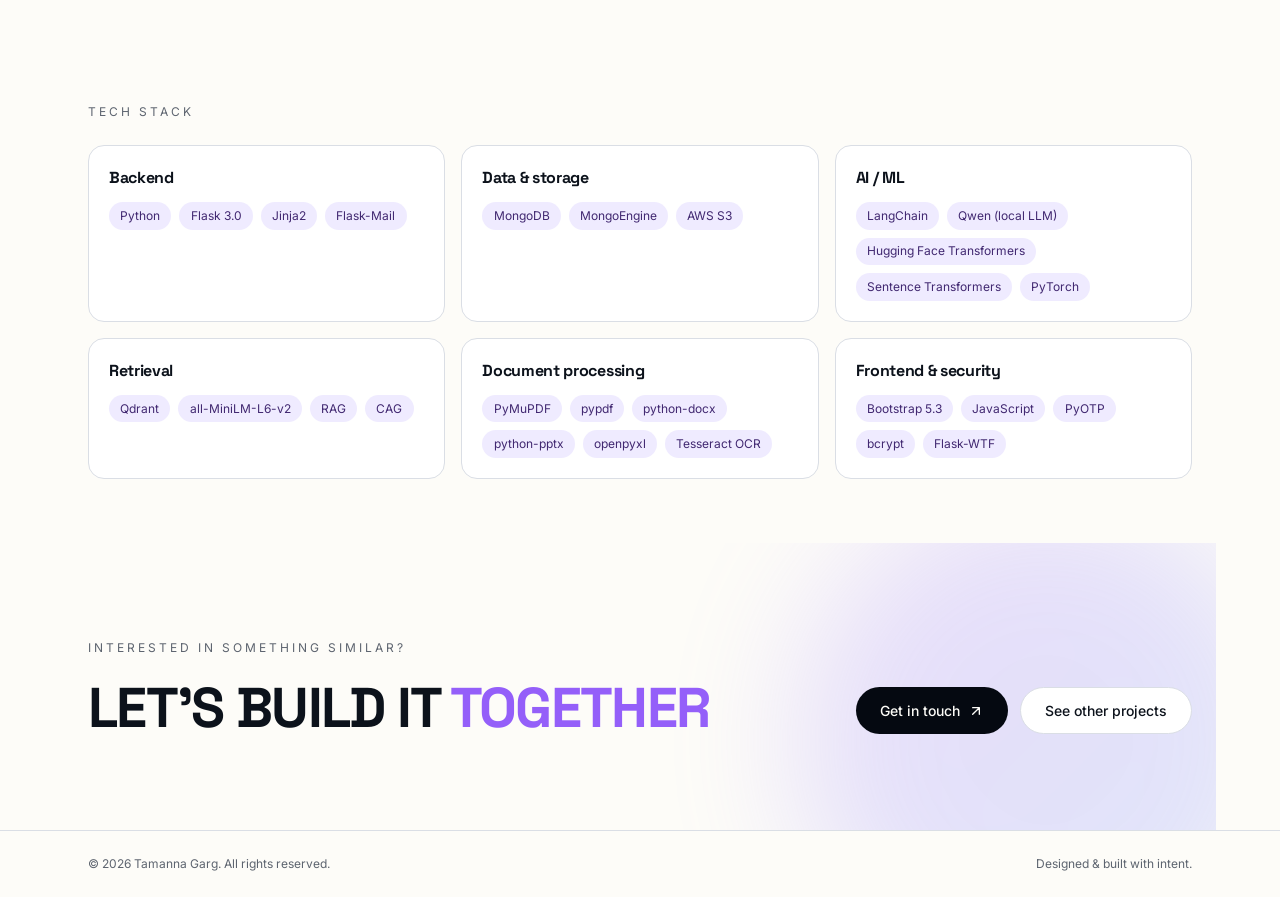
==== commit d4f5ceb5: "dark, and system bg mode added" ====
--- a/projects/doclink.html
+++ b/projects/doclink.html
@@ -14,6 +14,15 @@
   <link rel="preconnect" href="https://fonts.gstatic.com" crossorigin />
   <link rel="stylesheet" href="https://fonts.googleapis.com/css2?family=Inter:wght@400;500;600&family=Space+Grotesk:wght@500;700&display=swap" />
   <link rel="stylesheet" href="../css/style.css" />
+  <script>
+    // Apply the saved theme before the page paints, so there is no flash.
+    (function () {
+      try {
+        var t = localStorage.getItem("theme");
+        if (t === "light" || t === "dark") document.documentElement.setAttribute("data-theme", t);
+      } catch (e) {}
+    })();
+  </script>
 </head>
 <body>
   <!-- NAV -->
@@ -31,6 +40,17 @@
         <a href="../index.html#contact">Contact</a>
       </nav>
       <div class="nav-actions">
+        <div class="theme-switch" role="group" aria-label="Color theme">
+          <button type="button" data-theme-option="light" aria-pressed="false" aria-label="Light theme" title="Light">
+            <svg class="icon" viewBox="0 0 24 24"><circle cx="12" cy="12" r="4"/><path d="M12 2v2M12 20v2M4.9 4.9l1.4 1.4M17.7 17.7l1.4 1.4M2 12h2M20 12h2M4.9 19.1l1.4-1.4M17.7 6.3l1.4-1.4"/></svg>
+          </button>
+          <button type="button" data-theme-option="dark" aria-pressed="false" aria-label="Dark theme" title="Dark">
+            <svg class="icon" viewBox="0 0 24 24"><path d="M21 12.8A9 9 0 1 1 11.2 3a7 7 0 0 0 9.8 9.8z"/></svg>
+          </button>
+          <button type="button" data-theme-option="system" aria-pressed="true" aria-label="Use system theme" title="System">
+            <svg class="icon" viewBox="0 0 24 24"><rect x="2" y="4" width="20" height="13" rx="2"/><path d="M8 21h8M12 17v4"/></svg>
+          </button>
+        </div>
         <button class="menu-toggle" id="menu-toggle" aria-label="Open menu" aria-expanded="false" aria-controls="nav-links">
           <span></span><span></span><span></span>
         </button>
--- a/css/style.css
+++ b/css/style.css
@@ -17,6 +17,13 @@
   --gradient-accent: linear-gradient(135deg, oklch(0.7 0.2 295), oklch(0.75 0.18 270));
   --shadow-soft: 0 20px 60px -25px oklch(0.5 0.15 295 / 0.25);
   --shadow-card: 0 10px 40px -20px oklch(0.3 0.05 260 / 0.15);
+  --header-bg: oklch(0.99 0.005 90 / 0.7);
+  --tag-fg: oklch(0.35 0.12 295);
+  --mint-fg: oklch(0.4 0.12 155);
+  --num-fg: oklch(0.5 0.02 260 / 0.2);
+  --doclink-end: oklch(0.97 0.02 250);
+  --flow-end: oklch(0.97 0.03 170);
+  color-scheme: light;
   --font-display: "Space Grotesk", ui-sans-serif, system-ui, sans-serif;
   --font-sans: "Inter", ui-sans-serif, system-ui, sans-serif;
 }
@@ -78,8 +85,8 @@
 .site-header {
   position: sticky; top: 0; z-index: 40;
   backdrop-filter: blur(12px); -webkit-backdrop-filter: blur(12px);
-  background: oklch(0.99 0.005 90 / 0.7);
-  border-bottom: 1px solid oklch(0.9 0.01 260 / 0.4);
+  background: var(--header-bg);
+  border-bottom: 1px solid var(--border);
 }
 .nav-row { display: flex; align-items: center; justify-content: space-between; padding-top: 1rem; padding-bottom: 1rem; }
 .brand { display: flex; align-items: center; gap: 0.5rem; }
@@ -142,10 +149,10 @@
 .project-num {
   position: absolute; top: 1.5rem; right: 1.5rem;
   font-family: var(--font-display); font-size: 3.75rem; line-height: 1;
-  color: oklch(0.5 0.02 260 / 0.2);
+  color: var(--num-fg);
 }
 .tags { margin-top: 1.25rem; display: flex; flex-wrap: wrap; gap: 0.5rem; }
-.tags li { font-size: 0.75rem; padding: 0.3rem 0.7rem; border-radius: 999px; background: var(--lavender-soft); color: oklch(0.35 0.12 295); }
+.tags li { font-size: 0.75rem; padding: 0.3rem 0.7rem; border-radius: 999px; background: var(--lavender-soft); color: var(--tag-fg); }
 .order-1 { order: 1; }
 .order-2 { order: 2; }
 .media-wrap { position: relative; }
@@ -158,7 +165,7 @@
 
 /* Illustrated project visuals (no image needed) */
 .visual { border-radius: 1rem; padding: 1.5rem; min-height: 280px; }
-.visual-doclink { background: linear-gradient(135deg, var(--lavender-soft), oklch(0.97 0.02 250)); display: flex; align-items: center; }
+.visual-doclink { background: linear-gradient(135deg, var(--lavender-soft), var(--doclink-end)); display: flex; align-items: center; }
 .vd-window { width: 100%; background: var(--card); border-radius: 0.75rem; box-shadow: var(--shadow-soft); overflow: hidden; border: 1px solid var(--border); }
 .vd-bar { display: flex; align-items: center; gap: 0.35rem; padding: 0.6rem 0.8rem; border-bottom: 1px solid var(--border); font-size: 0.7rem; color: var(--muted-foreground); }
 .vd-bar i { width: 8px; height: 8px; border-radius: 50%; background: var(--border); }
@@ -173,7 +180,7 @@
 .vd-ai { background: var(--lavender-soft); }
 .vd-cite { display: inline-block; margin-top: 0.25rem; color: var(--accent); font-weight: 500; }
 
-.visual-flow { background: linear-gradient(135deg, var(--mint), oklch(0.97 0.03 170)); display: flex; flex-direction: column; justify-content: center; position: relative; }
+.visual-flow { background: linear-gradient(135deg, var(--mint), var(--flow-end)); display: flex; flex-direction: column; justify-content: center; position: relative; }
 .flow-step { display: flex; align-items: center; gap: 0.75rem; background: var(--card); border: 1px solid var(--border); border-radius: 0.75rem; padding: 0.65rem 0.9rem; font-size: 0.8rem; font-weight: 500; box-shadow: var(--shadow-card); }
 .flow-dot { display: inline-flex; align-items: center; justify-content: center; width: 1.5rem; height: 1.5rem; border-radius: 50%; background: var(--ink); color: var(--primary-foreground); font-size: 0.7rem; flex-shrink: 0; }
 .flow-done .flow-dot { background: oklch(0.6 0.15 155); }
@@ -295,7 +302,7 @@
     padding: 0.5rem 1.5rem 1rem;
   }
   .nav-links.open { display: flex; }
-  .nav-links a { padding: 0.75rem 0; border-bottom: 1px solid oklch(0.9 0.01 260 / 0.5); }
+  .nav-links a { padding: 0.75rem 0; border-bottom: 1px solid var(--border); }
   .nav-links a:last-child { border-bottom: 0; }
   .vd-body { grid-template-columns: 1fr; }
   .vd-docs { flex-direction: row; overflow: hidden; }
@@ -353,7 +360,7 @@
 .pipe li::before {
   content: counter(pipe); position: absolute; left: 0; top: 0;
   width: 1.35rem; height: 1.35rem; border-radius: 50%;
-  background: var(--lavender-soft); color: oklch(0.35 0.12 295);
+  background: var(--lavender-soft); color: var(--tag-fg);
   font-size: 0.7rem; font-weight: 600; display: flex; align-items: center; justify-content: center;
 }
 .pipe li:not(:last-child)::after { content: ""; position: absolute; left: 0.64rem; top: 1.5rem; bottom: 0.15rem; width: 1.5px; background: var(--lavender); }
@@ -368,7 +375,7 @@
 .check-list li { position: relative; padding-left: 1.75rem; font-size: 0.9rem; }
 .check-list li::before {
   content: "✓"; position: absolute; left: 0; top: 0.05rem;
-  width: 1.2rem; height: 1.2rem; border-radius: 50%; background: var(--mint); color: oklch(0.4 0.12 155);
+  width: 1.2rem; height: 1.2rem; border-radius: 50%; background: var(--mint); color: var(--mint-fg);
   font-size: 0.7rem; font-weight: 700; display: flex; align-items: center; justify-content: center;
 }
 .next-card { position: relative; z-index: 1; display: grid; gap: 2rem; align-items: end; }
@@ -398,3 +405,138 @@
   .about-photo { position: relative; min-height: 460px; }
   .about-photo img { position: absolute; inset: 0; width: 100%; height: 100%; object-fit: cover; object-position: 50% 20%; }
 }
+
+/* ===== Section heading (numbered) ===== */
+.section-head { margin-bottom: 2rem; }
+.section-head .eyebrow { color: var(--accent); font-weight: 600; margin-bottom: 0.75rem; }
+.section-title { font-family: var(--font-display); font-weight: 700; font-size: 2.25rem; letter-spacing: -0.03em; line-height: 1.05; }
+.section-sub { margin-top: 0.75rem; color: var(--muted-foreground); max-width: 36rem; }
+
+/* ===== Hero: certification badge + resume buttons ===== */
+.cert-badge {
+  display: inline-flex; align-items: center; gap: 0.6rem; margin-bottom: 1.5rem;
+  padding: 0.4rem 0.9rem 0.4rem 0.4rem; border-radius: 999px;
+  background: var(--card); border: 1px solid var(--lavender); box-shadow: var(--shadow-card);
+  font-size: 0.8rem; line-height: 1.3; transition: border-color .2s;
+}
+.cert-badge:hover { border-color: var(--accent); }
+.cert-badge b { color: var(--accent); font-weight: 600; }
+.cert-icon { display: inline-flex; align-items: center; justify-content: center; width: 1.9rem; height: 1.9rem; border-radius: 999px; background: var(--lavender-soft); color: var(--accent); flex-shrink: 0; }
+.resume-group { display: inline-flex; }
+.resume-group .resume-view { border-top-right-radius: 0; border-bottom-right-radius: 0; }
+.resume-group .resume-dl { border-top-left-radius: 0; border-bottom-left-radius: 0; border-left: 0; padding-left: 0.9rem; padding-right: 0.9rem; }
+
+/* ===== What I work with ===== */
+.focus-grid { display: grid; gap: 1rem; }
+.focus-card { border: 1px solid var(--border); background: var(--card); border-radius: 1.25rem; padding: 1.5rem; transition: box-shadow .2s, transform .2s; }
+.focus-card:hover { box-shadow: var(--shadow-soft); transform: translateY(-2px); }
+.focus-icon { display: inline-flex; align-items: center; justify-content: center; width: 2.75rem; height: 2.75rem; border-radius: 0.85rem; background: var(--lavender-soft); color: var(--accent); margin-bottom: 1rem; }
+.focus-icon .icon { width: 1.3rem; height: 1.3rem; }
+.focus-card h3 { font-size: 1.1rem; font-weight: 700; margin-bottom: 0.4rem; }
+.focus-card .tags { margin-top: 1rem; }
+
+/* ===== My journey timeline ===== */
+.journey { position: relative; max-width: 54rem; margin: 0 auto; }
+.journey::before { content: ""; position: absolute; left: 7px; top: 0.75rem; bottom: 0.75rem; width: 2px; background: linear-gradient(var(--accent), var(--lavender) 40%, var(--border)); }
+.j-item { position: relative; padding-left: 2.25rem; }
+.j-item + .j-item { margin-top: 1.25rem; }
+.j-dot { position: absolute; left: 0; top: 1.6rem; width: 16px; height: 16px; border-radius: 50%; background: var(--card); border: 2px solid var(--accent); }
+.j-dot::after { content: ""; position: absolute; inset: 3px; border-radius: 50%; background: var(--accent); }
+.j-current .j-dot { box-shadow: 0 0 0 5px oklch(0.62 0.22 295 / 0.18); }
+.j-card { border: 1px solid var(--border); background: var(--card); border-radius: 1.25rem; padding: 1.4rem 1.5rem; }
+.j-current .j-card { border-color: var(--lavender); background: linear-gradient(135deg, var(--lavender-soft), var(--card) 70%); }
+.j-date { display: inline-flex; align-items: center; gap: 0.4rem; font-size: 0.75rem; font-weight: 600; color: var(--accent); }
+.j-live { width: 7px; height: 7px; border-radius: 50%; background: oklch(0.65 0.17 155); box-shadow: 0 0 0 3px oklch(0.65 0.17 155 / 0.2); }
+.j-title { margin-top: 0.4rem; font-size: 1.25rem; font-weight: 700; }
+.j-org { margin-top: 0.15rem; font-weight: 600; font-size: 0.9rem; }
+.j-card .job-points, .j-card > .muted { margin-top: 0.75rem; }
+
+/* About education extras */
+.edu-pill { display: inline-block; margin-left: 0.4rem; padding: 0.1rem 0.5rem; border-radius: 999px; background: var(--accent); color: var(--primary-foreground); font-size: 0.65rem; font-weight: 600; vertical-align: middle; }
+.edu-second { margin-top: 0.75rem; }
+
+@media (min-width: 640px) {
+  .focus-grid { grid-template-columns: repeat(2, 1fr); }
+}
+@media (min-width: 768px) {
+  .section-title { font-size: 3rem; }
+  .focus-grid { grid-template-columns: repeat(3, 1fr); }
+  .j-item { padding-left: 3rem; }
+  .j-card { padding: 1.75rem 2rem; }
+}
+.hero .hero-ctas { gap: 0.6rem; }
+.hero .hero-ctas .btn { padding-left: 1.15rem; padding-right: 1.15rem; }
+.hero .hero-ctas .resume-dl { padding-left: 0.85rem; padding-right: 0.85rem; }
+.about-card .section-head { margin-bottom: 0; }
+.about-card .section-head + .muted { margin-top: 1.25rem; }
+.contact .section-head { margin-bottom: 2rem; }
+.carousel { margin-top: 0; }
+.floating-card .tiny-label { display: flex; align-items: center; gap: 0.4rem; }
+.status-dot { width: 7px; height: 7px; border-radius: 50%; background: oklch(0.65 0.17 155); box-shadow: 0 0 0 3px oklch(0.65 0.17 155 / 0.2); flex-shrink: 0; }
+.floating-card { max-width: 240px; }
+
+/* ===== Dark theme: chosen in the switcher, or System when the device is dark ===== */
+:root[data-theme="dark"] {
+  --background: oklch(0.16 0.015 270);
+  --foreground: oklch(0.94 0.01 260);
+  --ink: oklch(0.95 0.01 260);
+  --card: oklch(0.21 0.018 270);
+  --primary-foreground: oklch(0.16 0.015 270);
+  --muted: oklch(0.26 0.02 270);
+  --muted-foreground: oklch(0.72 0.02 260);
+  --accent: oklch(0.74 0.17 295);
+  --lavender: oklch(0.42 0.1 295);
+  --lavender-soft: oklch(0.28 0.06 295);
+  --mint: oklch(0.32 0.06 155);
+  --border: oklch(0.3 0.02 270);
+  --gradient-hero: linear-gradient(180deg, oklch(0.22 0.05 295) 0%, oklch(0.16 0.015 270) 100%);
+  --shadow-soft: 0 20px 60px -25px oklch(0 0 0 / 0.6);
+  --shadow-card: 0 10px 40px -20px oklch(0 0 0 / 0.5);
+  --header-bg: oklch(0.16 0.015 270 / 0.75);
+  --tag-fg: oklch(0.86 0.08 295);
+  --mint-fg: oklch(0.86 0.1 155);
+  --num-fg: oklch(0.8 0.02 260 / 0.15);
+  --doclink-end: oklch(0.24 0.04 250);
+  --flow-end: oklch(0.24 0.04 170);
+  color-scheme: dark;
+}
+@media (prefers-color-scheme: dark) {
+  :root:not([data-theme="light"]) {
+    --background: oklch(0.16 0.015 270);
+    --foreground: oklch(0.94 0.01 260);
+    --ink: oklch(0.95 0.01 260);
+    --card: oklch(0.21 0.018 270);
+    --primary-foreground: oklch(0.16 0.015 270);
+    --muted: oklch(0.26 0.02 270);
+    --muted-foreground: oklch(0.72 0.02 260);
+    --accent: oklch(0.74 0.17 295);
+    --lavender: oklch(0.42 0.1 295);
+    --lavender-soft: oklch(0.28 0.06 295);
+    --mint: oklch(0.32 0.06 155);
+    --border: oklch(0.3 0.02 270);
+    --gradient-hero: linear-gradient(180deg, oklch(0.22 0.05 295) 0%, oklch(0.16 0.015 270) 100%);
+    --shadow-soft: 0 20px 60px -25px oklch(0 0 0 / 0.6);
+    --shadow-card: 0 10px 40px -20px oklch(0 0 0 / 0.5);
+    --header-bg: oklch(0.16 0.015 270 / 0.75);
+    --tag-fg: oklch(0.86 0.08 295);
+    --mint-fg: oklch(0.86 0.1 155);
+    --num-fg: oklch(0.8 0.02 260 / 0.15);
+    --doclink-end: oklch(0.24 0.04 250);
+    --flow-end: oklch(0.24 0.04 170);
+    color-scheme: dark;
+  }
+}
+body { transition: background-color .25s, color .25s; }
+
+/* ===== Theme switcher ===== */
+.theme-switch { display: inline-flex; align-items: center; gap: 2px; padding: 3px; border: 1px solid var(--border); border-radius: 999px; background: var(--card); }
+.theme-switch button {
+  display: inline-flex; align-items: center; justify-content: center;
+  width: 1.75rem; height: 1.75rem; padding: 0; border: 0; border-radius: 999px;
+  background: transparent; color: var(--muted-foreground); cursor: pointer;
+  transition: background .2s, color .2s;
+}
+.theme-switch button:hover { color: var(--foreground); }
+.theme-switch button[aria-pressed="true"] { background: var(--ink); color: var(--primary-foreground); }
+.theme-switch button:focus-visible { outline: 2px solid var(--accent); outline-offset: 1px; }
+.theme-switch .icon { width: 0.9rem; height: 0.9rem; }
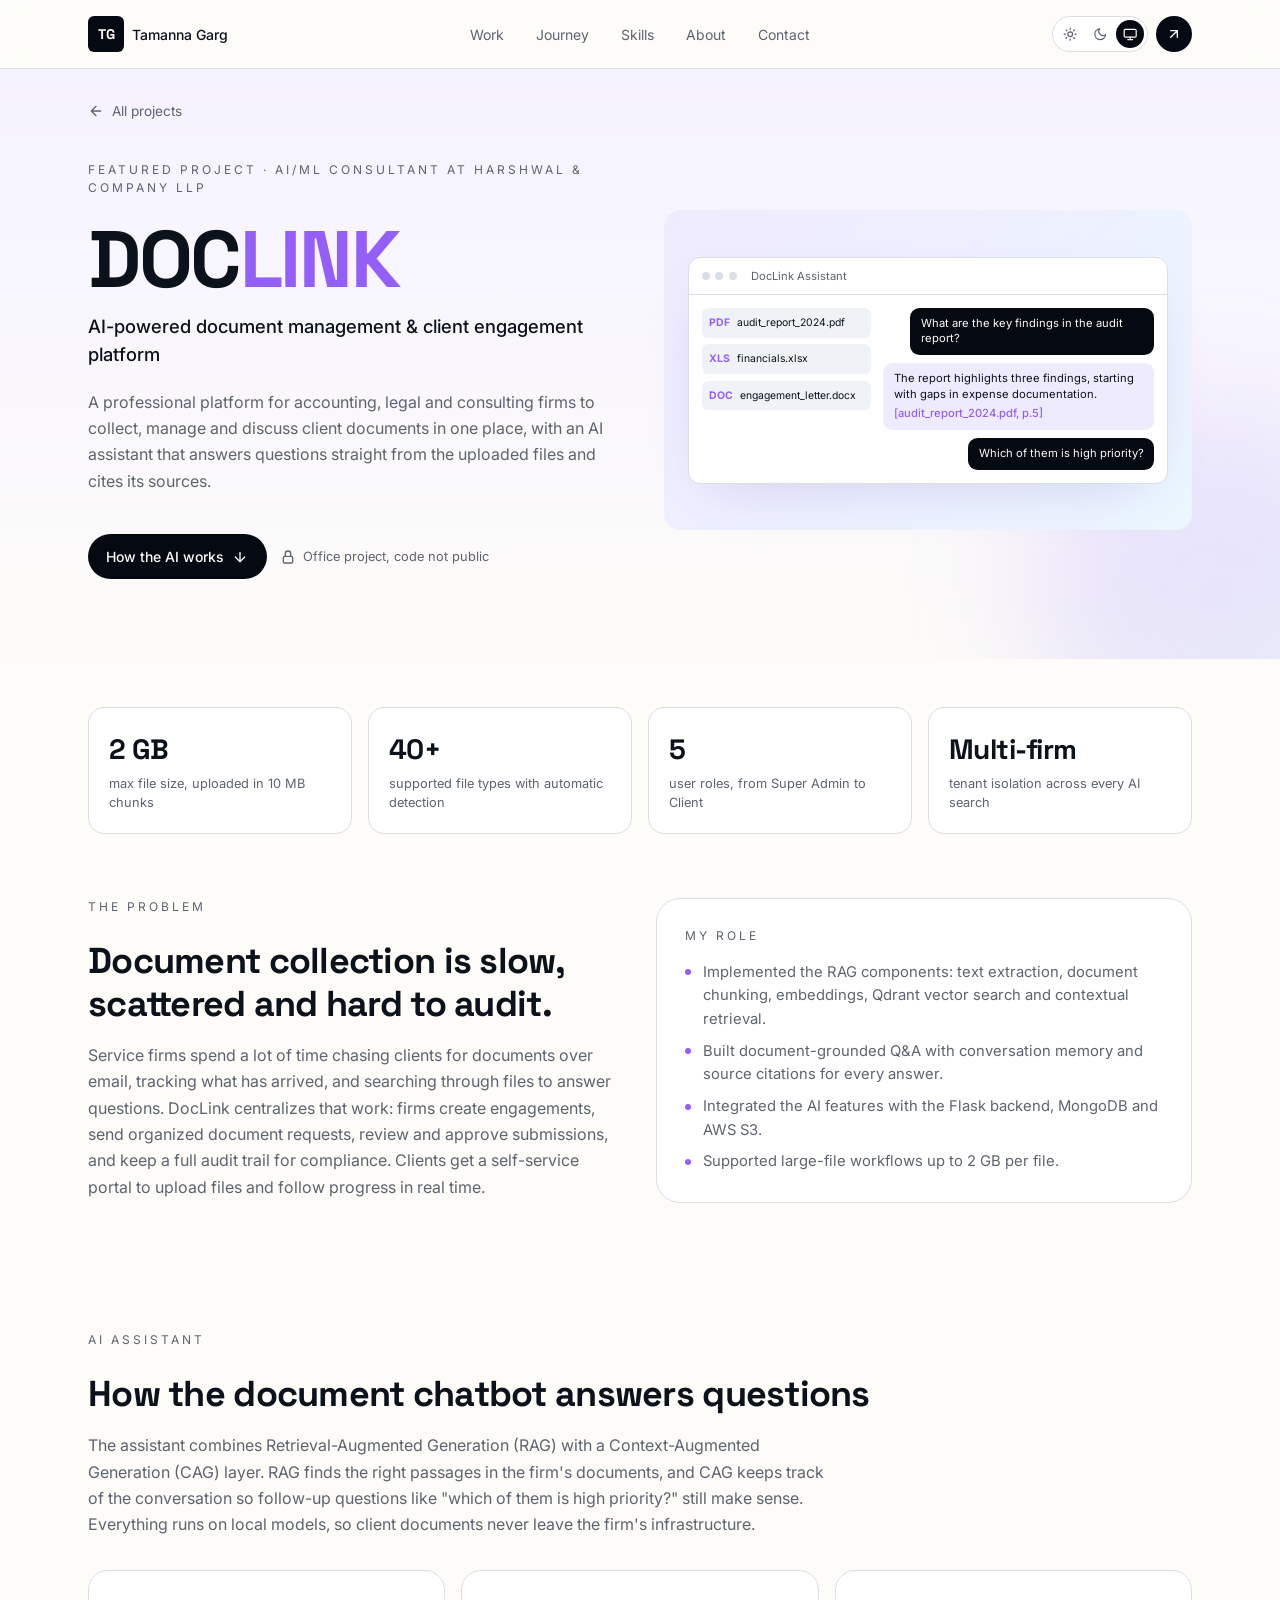
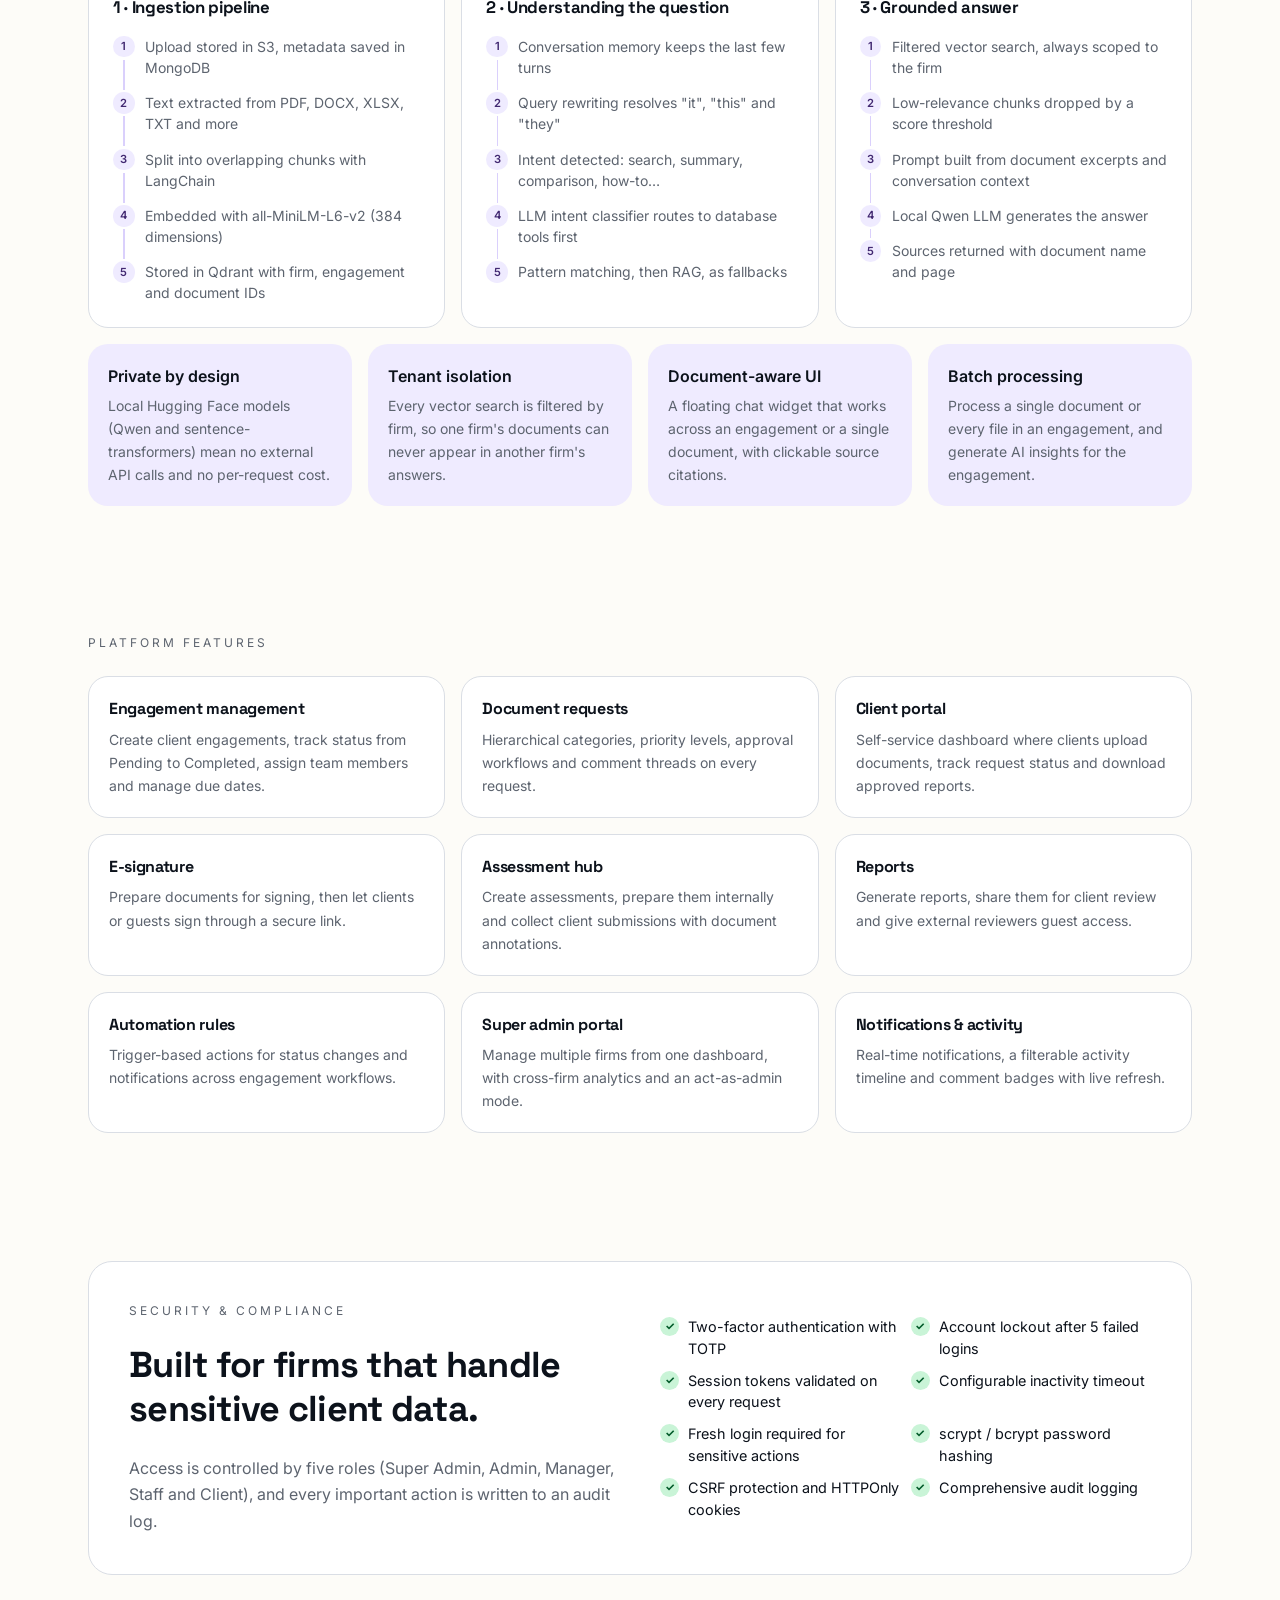
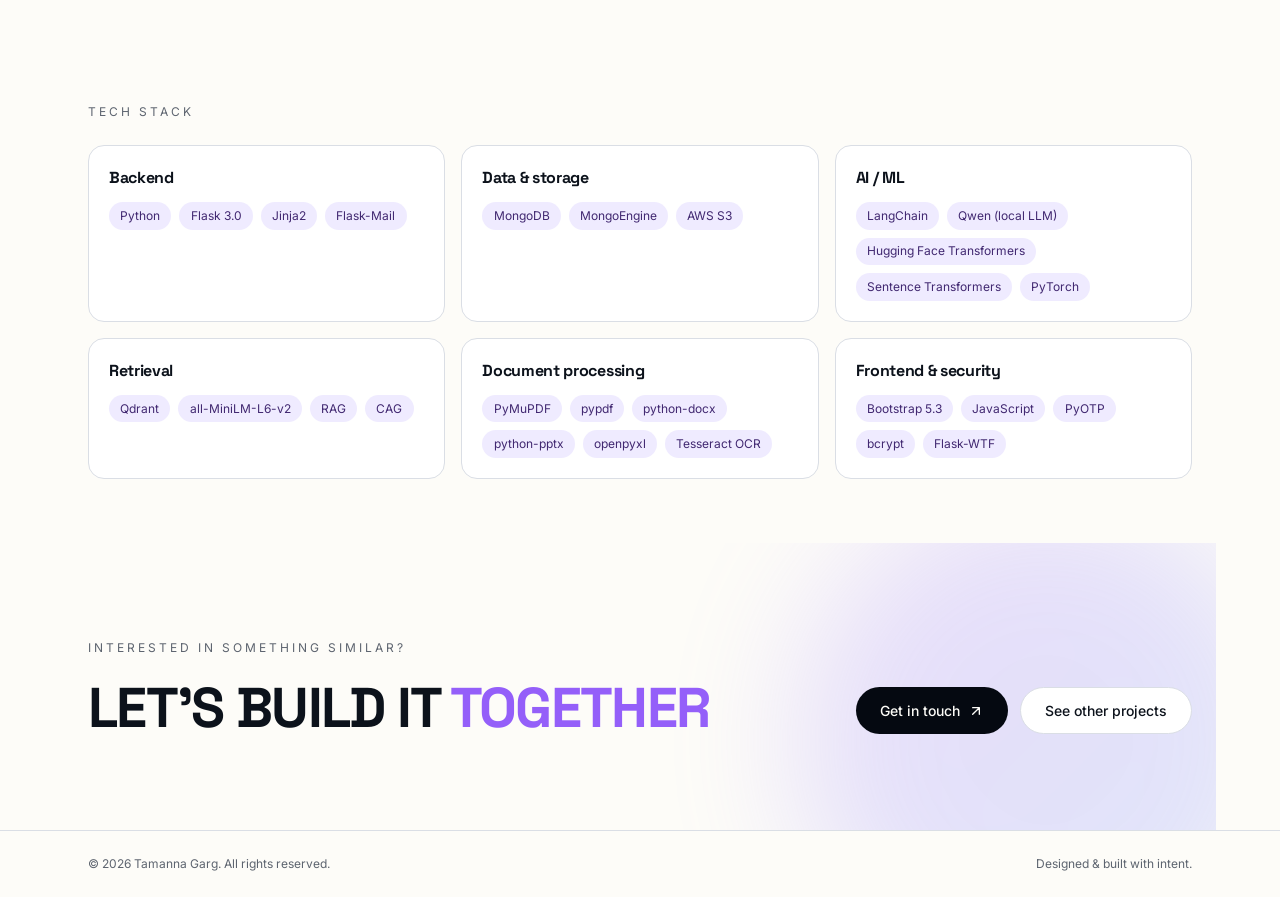
==== commit 18d6cd29: "added new project titatic data analysis" ====
--- a/projects/doclink.html
+++ b/projects/doclink.html
@@ -34,7 +34,7 @@
       </a>
       <nav class="nav-links" id="nav-links" aria-label="Main">
         <a href="../index.html#work">Work</a>
-        <a href="../index.html#experience">Experience</a>
+        <a href="../index.html#journey">Journey</a>
         <a href="../index.html#skills">Skills</a>
         <a href="../index.html#about">About</a>
         <a href="../index.html#contact">Contact</a>
--- a/css/style.css
+++ b/css/style.css
@@ -262,8 +262,11 @@
 .about-card { border: 1px solid var(--border); background: var(--card); border-radius: 1.5rem; padding: 1.5rem; display: grid; gap: 2.5rem; align-items: center; }
 .about-title { font-weight: 700; font-size: 1.875rem; line-height: 1.2; }
 .about-card .muted { margin-top: 1.5rem; }
-.about-photo { border-radius: 1rem; overflow: hidden; }
-.about-photo img { width: 100%; object-fit: cover; }
+.about-photo {
+  width: 220px; aspect-ratio: 1; margin: 0 auto; border-radius: 50%; overflow: hidden;
+  border: 6px solid var(--card); box-shadow: 0 0 0 2px var(--lavender), var(--shadow-soft);
+}
+.about-photo img { width: 100%; height: 100%; object-fit: cover; object-position: 50% 18%; }
 .edu { margin-top: 1.5rem; padding: 1rem 1.25rem; border-radius: 1rem; background: var(--lavender-soft); }
 .edu-title { font-weight: 600; margin-top: 0.25rem; }
 .edu .muted { margin-top: 0.1rem; }
@@ -401,9 +404,7 @@
 
 /* About photo fills the card height on wide screens */
 @media (min-width: 768px) {
-  .about-card { align-items: stretch; }
-  .about-photo { position: relative; min-height: 460px; }
-  .about-photo img { position: absolute; inset: 0; width: 100%; height: 100%; object-fit: cover; object-position: 50% 20%; }
+  .about-photo { width: 300px; }
 }
 
 /* ===== Section heading (numbered) ===== */
@@ -540,3 +541,49 @@
 .theme-switch button[aria-pressed="true"] { background: var(--ink); color: var(--primary-foreground); }
 .theme-switch button:focus-visible { outline: 2px solid var(--accent); outline-offset: 1px; }
 .theme-switch .icon { width: 0.9rem; height: 0.9rem; }
+
+/* ===== Bar charts (Titanic project) ===== */
+.visual-ml { background: linear-gradient(135deg, var(--lavender-soft), var(--doclink-end)); display: flex; align-items: center; }
+.ml-window { width: 100%; background: var(--card); border: 1px solid var(--border); border-radius: 0.75rem; box-shadow: var(--shadow-soft); padding: 1.1rem 1.2rem; }
+.ml-head { display: flex; justify-content: space-between; align-items: baseline; gap: 0.75rem; margin-bottom: 0.9rem; }
+.ml-head b { font-size: 0.85rem; }
+.ml-head span { font-size: 0.7rem; color: var(--muted-foreground); }
+.bars { display: grid; gap: 0.7rem; }
+.bar-row { display: grid; grid-template-columns: 7.5rem 1fr 3rem; align-items: center; gap: 0.6rem; font-size: 0.78rem; }
+.bar-row .bar-label { white-space: nowrap; overflow: hidden; text-overflow: ellipsis; }
+.bar-track { display: block; height: 0.6rem; border-radius: 999px; background: var(--muted); overflow: hidden; }
+.bar-fill { display: block; height: 100%; border-radius: 999px; background: var(--lavender); }
+.bar-row.best .bar-fill { background: var(--accent); }
+.bar-row.best .bar-label, .bar-row.best .bar-val { font-weight: 600; }
+.bar-val { text-align: right; font-variant-numeric: tabular-nums; color: var(--muted-foreground); }
+.bar-row.best .bar-val { color: var(--foreground); }
+.ml-badge { display: inline-block; margin-top: 1rem; font-size: 0.7rem; font-weight: 600; padding: 0.35rem 0.75rem; border-radius: 999px; background: var(--ink); color: var(--primary-foreground); }
+.chart-grid { margin-top: 2rem; display: grid; gap: 1rem; }
+.chart-card { border: 1px solid var(--border); background: var(--card); border-radius: 1.25rem; padding: 1.5rem; }
+.chart-card h3 { font-size: 1.05rem; font-weight: 700; }
+.chart-card .muted.small { margin-top: 0.35rem; }
+.chart-card .bars { margin-top: 1.25rem; }
+.chart-note { margin-top: 1.25rem; padding-top: 1rem; border-top: 1px solid var(--border); }
+.depth-row { display: grid; grid-template-columns: 4.5rem 1fr; gap: 0.75rem; align-items: center; font-size: 0.78rem; }
+.depth-bars { display: grid; gap: 0.25rem; }
+.depth-bars .bar-track { height: 0.5rem; }
+.depth-bars .train .bar-fill { background: var(--lavender); }
+.depth-bars .test .bar-fill { background: var(--accent); }
+.legend { display: flex; gap: 1rem; margin-top: 1rem; font-size: 0.75rem; color: var(--muted-foreground); }
+.legend i { display: inline-block; width: 0.7rem; height: 0.7rem; border-radius: 3px; margin-right: 0.35rem; vertical-align: -1px; }
+@media (min-width: 768px) {
+  .chart-grid { grid-template-columns: 1fr 1fr; }
+}
+@media (max-width: 767px) {
+  .project-track .visual-ml { align-items: center; }
+  .project-track .ml-window { padding: 0.8rem 0.9rem; }
+  .project-track .bars { gap: 0.45rem; }
+  .project-track .ml-badge { margin-top: 0.6rem; }
+  .project-track .ml-head { margin-bottom: 0.6rem; }
+}
+.chart-card .bar-row { grid-template-columns: 9.5rem 1fr 3rem; }
+.chart-card .depth-bars .bar-row { grid-template-columns: 2.5rem 1fr 3rem; }
+@media (max-width: 479px) {
+  .bar-row, .chart-card .bar-row { grid-template-columns: 6.5rem 1fr 2.75rem; font-size: 0.72rem; }
+  .chart-card .depth-bars .bar-row { grid-template-columns: 2.5rem 1fr 2.75rem; }
+}
